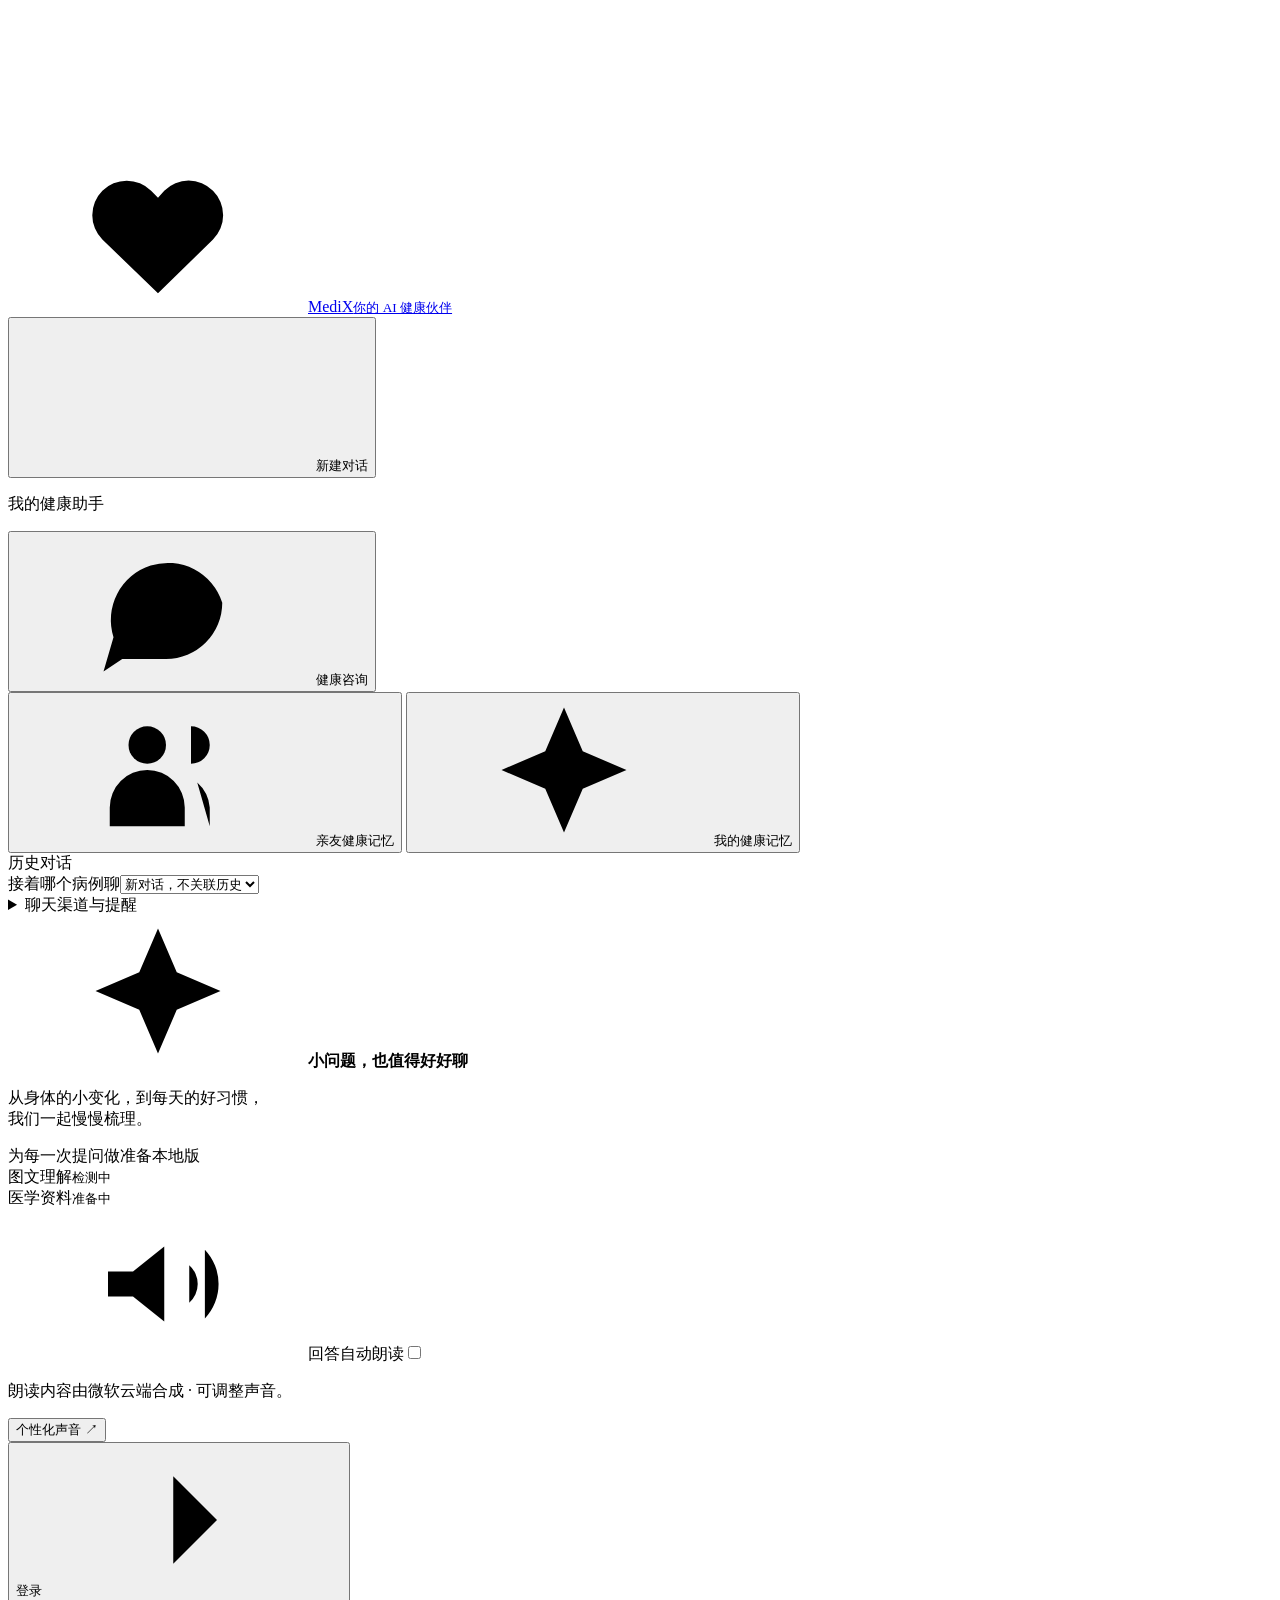
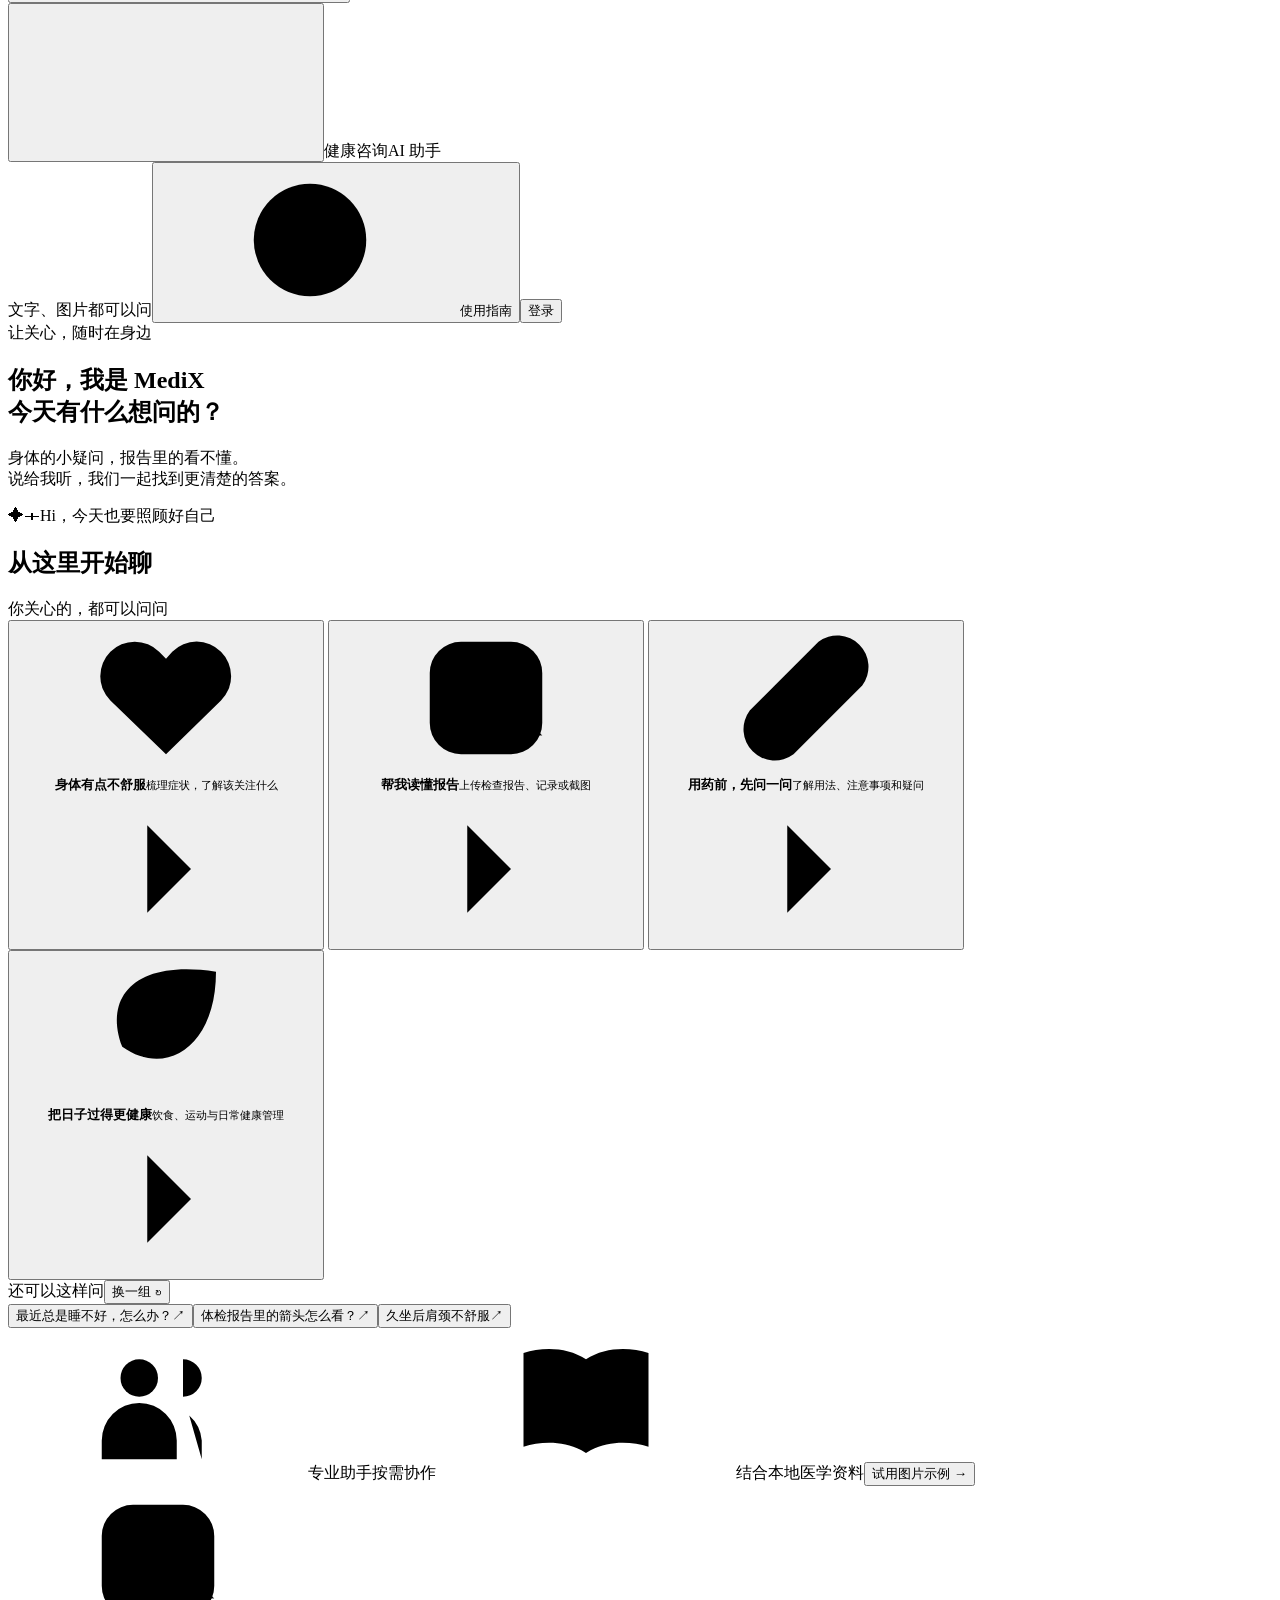
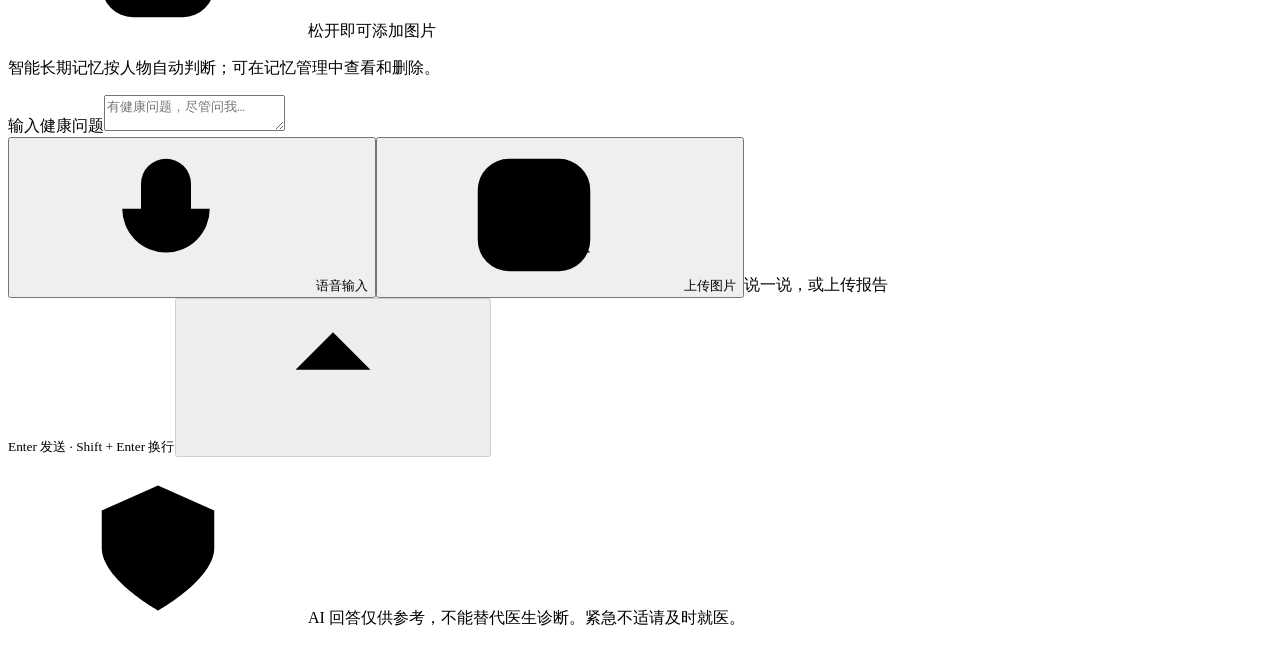
==== web/static/index.html @ 82da502c "Simplify source cards and sidebar navigation" ====
<!doctype html>
<html lang="zh-CN">
<head>
<meta charset="UTF-8"><meta name="viewport" content="width=device-width,initial-scale=1"><meta name="theme-color" content="#6374ed"><meta name="description" content="MediX 健康助手，陪你读懂报告、梳理健康问题。"><title>MediX · 你的 AI 健康伙伴</title>
<link rel="icon" href="/assets/companion.svg"><link rel="stylesheet" href="/assets/style.css?v=source-direct-1"><link rel="stylesheet" href="/assets/auth-modal.css?v=10"><script src="/assets/auth.js?v=3" defer></script><script src="/assets/source-highlights.js" defer></script><script src="/assets/family-summary.js" defer></script><script src="/assets/source-citations.js?v=2" defer></script><script src="/assets/app.js?v=source-direct-2" defer></script><script src="/assets/password-policy.js?v=5" defer></script><script src="/assets/login.js?v=11" defer></script>
<link rel="stylesheet" href="/assets/password-policy.css?v=4"><link rel="stylesheet" href="/assets/profile-menu.css?v=5"><script src="/assets/profile-menu.js?v=12" defer></script><link rel="stylesheet" href="/assets/settings.css?v=22"><script src="/assets/avatar-crop.js?v=1" defer></script><script src="/assets/settings.js?v=13" defer></script><script src="/assets/sms-login.js?v=10" defer></script><script src="/assets/password-reset.js?v=5" defer></script><script src="/assets/phone-register.js?v=5" defer></script><script src="/assets/account-delete.js?v=4" defer></script><script src="/assets/security-overview.js?v=3" defer></script><script src="/assets/phone-change.js?v=1" defer></script><script src="/assets/form-validation.js?v=3" defer></script><script src="/assets/nickname.js?v=1" defer></script><script src="/assets/avatar-picker.js?v=1" defer></script><link rel="stylesheet" href="/assets/health-profile.css"><link rel="stylesheet" href="/assets/profile-evolution.css"><link rel="stylesheet" href="/assets/conversation-picker.css"><link rel="stylesheet" href="/assets/profile-theme.css"><link rel="stylesheet" href="/assets/reply-preferences.css?v=voice1"><script src="/assets/health-profile.js" defer></script><script src="/assets/profile-evolution.js" defer></script><script src="/assets/conversation-picker.js" defer></script><script src="/assets/reply-preferences.js?v=voice1" defer></script><link rel="stylesheet" href="/assets/channels.css"></head>

<body>
<svg class="sprite" aria-hidden="true"><defs>
<symbol id="i-plus" viewBox="0 0 24 24"><path d="M12 5v14M5 12h14"/></symbol>
<symbol id="i-chat" viewBox="0 0 24 24"><path d="M21 11a9 9 0 0 1-9 9H5l-3 2 1.6-5.5A9 9 0 1 1 21 11Z"/><path d="M8 10h8M8 14h5"/></symbol>
<symbol id="i-image" viewBox="0 0 24 24"><rect x="3" y="3" width="18" height="18" rx="5"/><circle cx="8" cy="8" r="1.5"/><path d="m4 17 5-5 4 4 3-3 5 5"/></symbol>
<symbol id="i-arrow" viewBox="0 0 24 24"><path d="M12 19V5m-6 6 6-6 6 6"/></symbol>
<symbol id="i-book" viewBox="0 0 24 24"><path d="M12 5v15M12 5C9 3 5 3 2 4v15c3-1 7-1 10 1 3-2 7-2 10-1V4c-3-1-7-1-10 1Z"/></symbol>
<symbol id="i-team" viewBox="0 0 24 24"><circle cx="9" cy="8" r="3"/><path d="M3 21v-3a6 6 0 0 1 12 0v3m1-16a3 3 0 0 1 0 6m3 10v-3a6 6 0 0 0-2-4"/></symbol>
<symbol id="i-close" viewBox="0 0 24 24"><path d="m6 6 12 12M6 18 18 6"/></symbol>
<symbol id="i-check" viewBox="0 0 24 24"><path d="m5 12 4 4L19 6"/></symbol>
<symbol id="i-spark" viewBox="0 0 24 24"><path d="m12 2 3 7 7 3-7 3-3 7-3-7-7-3 7-3Z"/></symbol>
<symbol id="i-heart" viewBox="0 0 24 24"><path d="M20.8 4.6a5.5 5.5 0 0 0-7.8 0L12 5.7l-1.1-1.1a5.5 5.5 0 0 0-7.8 7.8L12 21l8.8-8.6a5.5 5.5 0 0 0 0-7.8Z"/><path d="M3 11h4l2-3 3 7 2-4h7"/></symbol>
<symbol id="i-pill" viewBox="0 0 24 24"><path d="m14 3-11 11a5 5 0 0 0 7 7L21 10a5 5 0 0 0-7-7Zm-6 7 7 7"/><path d="m15 6 3 3"/></symbol>
<symbol id="i-leaf" viewBox="0 0 24 24"><path d="M20 3C7 1 2 7 5 15c7 5 15 0 15-12ZM4 21 15 10"/></symbol>
<symbol id="i-chevron" viewBox="0 0 24 24"><path d="m9 5 7 7-7 7"/></symbol>
<symbol id="i-menu" viewBox="0 0 24 24"><path d="M4 6h16M4 12h16M4 18h16"/></symbol>
<symbol id="i-shield" viewBox="0 0 24 24"><path d="M12 2 3 6v6c0 5 9 10 9 10s9-5 9-10V6L12 2Z"/><path d="m8 12 3 3 5-6"/></symbol>
<symbol id="i-help" viewBox="0 0 24 24"><circle cx="12" cy="12" r="9"/><path d="M9 9a3 3 0 0 1 6 0c0 2-3 2-3 4m0 3h.01"/></symbol>
<symbol id="i-mic" viewBox="0 0 24 24"><rect x="8" y="3" width="8" height="12" rx="4"/><path d="M5 11a7 7 0 0 0 14 0M12 18v3M8 21h8"/></symbol>
<symbol id="i-stop" viewBox="0 0 24 24"><rect x="6" y="6" width="12" height="12" rx="3"/></symbol>
<symbol id="i-volume" viewBox="0 0 24 24"><path d="M4 10v4h4l5 4V6l-5 4H4Z"/><path d="M17 9a4 4 0 0 1 0 6M19.5 6.5a8 8 0 0 1 0 11"/></symbol>
</defs></svg>
<div class="app-shell">
<button class="sidebar-backdrop" id="sidebarBackdrop" aria-label="关闭侧栏" hidden></button>
<aside class="sidebar" id="sidebar" aria-label="工作空间">
<a class="brand" href="/" aria-label="MediX 首页"><span class="brand-mark"><svg><use href="#i-heart"/></svg></span><span>MediX<small>你的 AI 健康伙伴</small></span></a>
<div class="sidebar-scroll">
<button class="new-chat" id="newChat"><svg aria-hidden="true"><use href="#i-plus"/></svg><span>新建对话</span></button>
<p class="nav-caption">我的健康助手</p>
<nav class="primary-nav" aria-label="快捷功能">
<button class="nav-item active" id="chatNav" aria-current="page"><svg><use href="#i-chat"/></svg><span>健康咨询</span><span class="nav-indicator"></span></button>
</nav>
<button class="nav-item" id="familyMemory"><svg><use href="#i-team"/></svg><span>亲友健康记忆</span></button>
<button class="nav-item" id="memoryLibrary"><svg><use href="#i-spark"/></svg><span>我的健康记忆</span></button>
<div class="conversation-heading">历史对话</div>
<span id="chatTitle" hidden>新的健康对话</span>
<div id="conversationList" class="conversation-list" aria-label="历史会话"></div>
<label class="case-context-label" for="caseContext">接着哪个病例聊</label><select id="caseContext"><option value="">新对话，不关联历史</option></select><details class="channel-panel"><summary>聊天渠道与提醒</summary><p class="channel-limit">本机每个渠道仅供一个 MediX 账号连接，QQ需回复绑定码确认。</p><div class="conversation-heading">定时提醒<span id="reminderCount"></span></div>
<div id="reminderList" class="reminder-list" aria-live="polite"></div>
<p id="reminderEmpty" class="reminder-empty">还没有即将到来的提醒</p>
<div class="wechat-card" id="wechatCard">
<div class="channel-switch" role="tablist" aria-label="选择微信或 QQ">
<button type="button" id="pickWechat" aria-pressed="true">微信</button>
<button type="button" id="pickQq" aria-pressed="false">QQ</button>
</div>
<div class="wechat-heading"><span id="channelTitle">微信 MediX</span><small id="wechatState">未连接</small></div>
<p id="wechatHint">用微信扫码，把 MediX 加到聊天列表。手机上的对话会同步到这里，提醒也会发到微信。</p>
<img id="wechatQr" alt="用微信扫描，添加 MediX" hidden>
<form id="qqFriendForm" class="wechat-code" hidden>
<label class="sr-only" for="qqFriendId">好友 QQ 号</label>
<input id="qqFriendId" inputmode="numeric" maxlength="11" placeholder="好友 QQ 号" autocomplete="off">
<button type="submit">绑定好友</button>
</form>
<form id="wechatCodeForm" class="wechat-code" hidden>
<label class="sr-only" for="wechatCode">配对码</label>
<input id="wechatCode" inputmode="numeric" autocomplete="one-time-code" maxlength="8" placeholder="输入配对码">
<button type="submit">确认</button>
</form>
<div class="wechat-actions">
<button type="button" id="wechatLogin">扫码添加</button>
<button type="button" id="wechatLogout" hidden>断开</button>
</div>
</div>
</details><div class="care-note"><span class="care-note-icon"><svg><use href="#i-spark"/></svg></span><strong>小问题，也值得好好聊</strong><p>从身体的小变化，到每天的好习惯，<br>我们一起慢慢梳理。</p></div>
</div>
<div class="sidebar-bottom">
<div class="service-heading">为每一次提问做准备<span class="local-badge">本地版</span></div>
<div class="service-line"><span class="status-dot" id="modelDot"></span><span>图文理解</span><small id="modelState">检测中</small></div>
<div class="service-line"><span class="status-dot" id="kbDot"></span><span>医学资料</span><small id="kbState">准备中</small></div>
<div class="memory-option" hidden><label for="remember"><span><svg><use href="#i-spark"/></svg>记住我们的对话</span><input type="checkbox" id="remember" role="switch"><span class="switch-track" aria-hidden="true"></span></label><p id="memoryHelp">开启后，对话和图片解读摘要将发送至 Mem0，用于后续会话检索。</p></div>
<div class="memory-option audio-option"><label for="autoSpeak"><span><svg><use href="#i-volume"/></svg>回答自动朗读</span><input type="checkbox" id="autoSpeak" role="switch"><span class="switch-track" aria-hidden="true"></span></label><p id="voicePreferenceSummary">朗读内容由微软云端合成 · 可调整声音。</p><button type="button" id="voicePreferencesOpen" class="voice-preferences-link">个性化声音 <span aria-hidden="true">↗</span></button></div>
<div class="profile account-profile"><button id="profileTrigger" class="profile-trigger" type="button" aria-label="登录账号" aria-haspopup="dialog" aria-controls="authDialog" aria-expanded="false"><img class="profile-avatar" src="/assets/default-avatar.svg" alt=""><span id="profileName">登录</span><svg class="profile-more" aria-hidden="true"><use href="#i-chevron"/></svg></button></div>
</div>
</aside>
<main>
<header class="topbar"><div class="topbar-left"><button class="icon-button mobile-menu" id="menuButton" aria-label="打开侧栏" aria-expanded="false" aria-controls="sidebar"><svg><use href="#i-menu"/></svg></button><span class="workspace-title">健康咨询</span><span class="version">AI 助手</span></div><div class="topbar-right"><span class="top-status"><span></span>文字、图片都可以问</span><button class="guide-button topbar-action" data-action="guide" aria-label="使用指南"><svg><use href="#i-help"/></svg><span>使用指南</span></button><button id="topLoginButton" class="top-login topbar-action" type="button">登录</button></div></header>
<div class="conversation" id="conversation">
<section class="welcome" id="welcome">
<div class="hero"><div class="hero-copy"><div class="eyebrow"><span></span>让关心，随时在身边</div><h1>你好，我是 <span>MediX</span><br>今天有什么想问的？</h1><p class="welcome-description">身体的小疑问，报告里的看不懂。<br>说给我听，我们一起找到更清楚的答案。</p></div><div class="hero-art" aria-hidden="true"><span class="art-orbit orbit-one"></span><span class="art-orbit orbit-two"></span><span class="art-spark spark-one">✦</span><span class="art-spark spark-two">＋</span><img src="/assets/companion.svg" alt="" class="companion"><span class="hello-bubble">Hi，今天也要照顾好自己</span></div></div>
<div class="section-heading"><h2>从这里开始聊</h2><span>你关心的，都可以问问</span></div>
<div class="suggestions">
<button class="suggestion card-consult" data-prompt="symptom"><span class="example-icon blue"><svg><use href="#i-heart"/></svg></span><div><strong>身体有点不舒服</strong><small>梳理症状，了解该关注什么</small></div><svg class="card-arrow"><use href="#i-chevron"/></svg></button>
<button class="suggestion card-report" data-action="upload"><span class="example-icon lilac"><svg><use href="#i-image"/></svg></span><div><strong>帮我读懂报告</strong><small>上传检查报告、记录或截图</small></div><svg class="card-arrow"><use href="#i-chevron"/></svg></button>
<button class="suggestion card-medicine" data-prompt="medicine"><span class="example-icon peach"><svg><use href="#i-pill"/></svg></span><div><strong>用药前，先问一问</strong><small>了解用法、注意事项和疑问</small></div><svg class="card-arrow"><use href="#i-chevron"/></svg></button>
<button class="suggestion card-life" data-example="knowledge"><span class="example-icon mint"><svg><use href="#i-leaf"/></svg></span><div><strong>把日子过得更健康</strong><small>饮食、运动与日常健康管理</small></div><svg class="card-arrow"><use href="#i-chevron"/></svg></button>
</div>
<div class="try-heading"><span>还可以这样问</span><button id="refreshPrompts" type="button" aria-label="换一组推荐问题">换一组 <span aria-hidden="true">↻</span></button></div>
<div class="question-chips" id="questionChips"><button data-question="最近总是睡不好，应该先观察和记录哪些情况？">最近总是睡不好，怎么办？<span>↗</span></button><button data-question="体检报告中的箭头代表什么？读报告时需要关注哪些信息？">体检报告里的箭头怎么看？<span>↗</span></button><button data-question="久坐后肩颈不舒服，日常可以怎样调整习惯？">久坐后肩颈不舒服<span>↗</span></button></div>
<div class="trust-strip"><span><svg><use href="#i-team"/></svg>专业助手按需协作</span><i></i><span><svg><use href="#i-book"/></svg>结合本地医学资料</span><i></i><button data-example="report">试用图片示例 <span>→</span></button></div>
</section>
<div class="messages" id="messages" aria-live="polite"></div>
</div>
<div class="composer-region"><div class="drop-hint" id="dropHint"><svg><use href="#i-image"/></svg>松开即可添加图片</div>
<p id="composerMemoryHint" class="automatic-memory-label">智能长期记忆按人物自动判断；可在记忆管理中查看和删除。</p><form class="composer" id="chatForm"><div class="attachments" id="attachments"></div>
<div class="voice-panel" id="voicePanel" hidden>
  <div class="voice-panel-head"><span class="voice-orb"><svg><use href="#i-mic"/></svg></span><div><strong id="voiceTitle">正在听你说</strong><small id="voiceStatus" aria-live="polite">说完后点击结束录音</small></div><button type="button" class="icon-button" id="cancelVoice" aria-label="取消语音输入"><svg><use href="#i-close"/></svg></button></div>
  <div class="voice-wave" id="voiceWave" aria-hidden="true"><i></i><i></i><i></i><i></i><i></i><i></i><i></i><i></i><i></i><i></i><i></i></div>
  <div class="voice-record-actions" id="voiceRecordActions"><span class="voice-live-dot"></span><span id="voiceElapsed">00:00</span><button type="button" class="voice-stop" id="stopVoice"><svg><use href="#i-stop"/></svg>结束录音</button></div>
</div>
<label class="sr-only" for="message">输入健康问题</label><textarea id="message" placeholder="有健康问题，尽管问我…" rows="2" maxlength="8000"></textarea>
<div class="composer-bottom"><div class="compose-left"><button type="button" class="voice-btn" id="voiceButton" aria-label="语音输入" title="语音输入，识别后可编辑"><svg><use href="#i-mic"/></svg><span>语音输入</span></button><button type="button" class="attach-btn" id="attachButton" aria-label="上传图片" title="上传 PNG、JPG、WebP 图片"><svg><use href="#i-image"/></svg><span>上传图片</span></button><span id="attachHint">说一说，或上传报告</span></div><div class="compose-right"><small>Enter 发送 · Shift + Enter 换行</small><button type="button" id="stopGeneration" class="stop-generation" hidden>停止生成</button><button type="submit" id="sendButton" class="send-button" aria-label="发送问题" disabled><svg><use href="#i-arrow"/></svg></button></div></div>
<input id="fileInput" type="file" accept="image/png,image/jpeg,image/webp" multiple hidden></form>
<p class="disclaimer"><svg><use href="#i-shield"/></svg>AI 回答仅供参考，不能替代医生诊断。紧急不适请及时就医。</p>
</div>
</main></div>
<dialog id="infoDialog" class="info-dialog" aria-labelledby="dialogTitle"><div class="dialog-heading"><span class="dialog-badge"><svg><use href="#i-book"/></svg></span><button id="closeDialog" class="icon-button" aria-label="关闭说明"><svg><use href="#i-close"/></svg></button></div><h2 id="dialogTitle"></h2><div id="dialogContent" class="dialog-content"></div><button id="dialogDone" class="dialog-done">知道了</button></dialog>
<dialog id="sourceDialog" class="info-dialog source-dialog" aria-labelledby="sourceTitle"><div class="dialog-heading"><span class="dialog-badge"><svg><use href="#i-book"/></svg></span><button id="closeSource" class="icon-button" aria-label="关闭原始资料"><svg><use href="#i-close"/></svg></button></div><h2 id="sourceTitle"></h2><div id="sourceContent" class="dialog-content"></div><button id="sourceDone" class="dialog-done">返回</button></dialog>
<dialog id="memoryEditDialog" class="info-dialog memory-edit-dialog" aria-labelledby="memoryEditTitle"><form id="memoryEditForm"><div class="dialog-heading"><span class="dialog-badge"><svg><use href="#i-spark"/></svg></span><button type="button" id="closeMemoryEdit" class="icon-button" aria-label="关闭记忆编辑"><svg><use href="#i-close"/></svg></button></div><h2 id="memoryEditTitle">编辑健康记忆</h2><p id="memoryEditHelp"></p><label class="memory-edit-label" for="memoryEditContent">记忆内容</label><textarea id="memoryEditContent" required maxlength="8000" rows="6"></textarea><label class="memory-edit-label" for="memoryEditObservations">图片读取文字（如有）</label><textarea id="memoryEditObservations" maxlength="16000" rows="3"></textarea><p id="memoryEditError" role="alert"></p><div class="memory-edit-actions"><button type="button" id="cancelMemoryEdit">取消</button><button type="submit" id="saveMemoryEdit">保存并覆盖原记忆</button></div></form></dialog>
<div id="toast" role="alert" class="toast"></div>
<div id="profileMenu" class="profile-menu" hidden role="menu" aria-label="账号菜单">
  <div class="profile-menu-header"><img src="/assets/default-avatar.svg" alt=""><div><strong id="profileMenuName"></strong></div></div>
  <button type="button" class="profile-menu-item profile-usage" id="careWallet" role="menuitem" aria-haspopup="dialog" aria-controls="walletDialog" title="查看Token用量与关怀点记录" hidden><svg aria-hidden="true" viewBox="0 0 24 24"><path d="M4 17a9 9 0 1 1 16 0M12 13l4-5"/><circle cx="12" cy="14" r="2"/></svg><span>使用情况</span><strong id="careBalance">—</strong></button>
  <button id="profileSettings" class="profile-menu-item" type="button" role="menuitem"><svg aria-hidden="true" viewBox="0 0 24 24"><circle cx="12" cy="8" r="3.5"/><path d="M5 21v-2a7 7 0 0 1 14 0v2"/></svg>账号设置</button>
  <div class="profile-menu-divider" role="separator"></div>
  <button id="logoutButton" class="profile-menu-item profile-logout" type="button" role="menuitem"><svg aria-hidden="true" viewBox="0 0 24 24"><path d="M10 4H5a2 2 0 0 0-2 2v12a2 2 0 0 0 2 2h5M14 8l4 4-4 4M8 12h12"/></svg><span>退出登录</span></button>
</div>
<dialog id="authDialog" class="auth-dialog" aria-labelledby="formTitle" aria-describedby="formIntro">
  <button id="closeAuth" class="auth-close" type="button" aria-label="关闭登录"><svg><use href="#i-close"/></svg></button>
  <h2 id="formTitle">登录 MediX</h2>
  <p id="formIntro" class="auth-intro">登录后，开始你的健康对话。</p>
  <div class="login-method-tabs" role="tablist" aria-label="登录方式"><button id="passwordMethodTab" type="button" role="tab" aria-selected="true">密码登录</button><button id="smsMethodTab" type="button" role="tab" aria-selected="false">验证码登录</button></div>
  <div class="auth-tabs" role="tablist" aria-label="登录方式" hidden>
    <button id="loginTab" type="button" role="tab" aria-selected="true" aria-controls="authForm">账号登录</button>
    <button id="registerTab" type="button" role="tab" aria-selected="false" aria-controls="authForm" disabled hidden>注册账号</button>
  </div>
  <form id="authForm">
    <label for="username">手机号</label>
    <input id="username" name="phone_number" type="tel" autocomplete="tel-national" inputmode="tel" pattern="1[3-9][0-9]{9}" minlength="11" maxlength="11" placeholder="请输入手机号" required>
    <div class="auth-password-heading"><label for="password">密码</label><span id="forgotPasswordSlot"></span></div>
    <div class="auth-password"><input id="password" name="password" type="password" autocomplete="current-password" placeholder="请输入密码" required spellcheck="false" autocapitalize="none" autocorrect="off"><button id="togglePassword" type="button" aria-label="显示密码" aria-pressed="false" title="显示密码"><svg class="eye-open" viewBox="0 0 24 24" aria-hidden="true"><path d="M2 12s3.6-7 10-7 10 7 10 7-3.6 7-10 7S2 12 2 12Z"/><circle cx="12" cy="12" r="3"/></svg><svg class="eye-closed" viewBox="0 0 24 24" aria-hidden="true"><path d="m3 3 18 18M10.6 5.1A12 12 0 0 1 12 5c6.4 0 10 7 10 7a18 18 0 0 1-3 3.8M6.2 6.2A20 20 0 0 0 2 12s3.6 7 10 7a12 12 0 0 0 5.8-1.6M10 10a3 3 0 0 0 4 4"/></svg></button></div>
    <div id="confirmField" hidden><label for="confirmPassword">确认密码</label><input id="confirmPassword" type="password" autocomplete="new-password" minlength="8" placeholder="请再次输入密码" spellcheck="false" autocapitalize="none" autocorrect="off"></div>
    <p id="feedback" class="auth-feedback" role="status" aria-live="polite"></p>
    <button id="submitButton" class="auth-submit" type="submit">登录</button>
  </form>
  <form id="smsLoginForm" hidden>
    <label for="smsLoginPhone">手机号</label><input id="smsLoginPhone" type="tel" inputmode="tel" autocomplete="tel-national" placeholder="请输入中国大陆手机号" pattern="1[3-9][0-9]{9}" maxlength="11" required>
    <label for="smsLoginCode">验证码</label><div class="sms-code-row"><input id="smsLoginCode" inputmode="numeric" autocomplete="one-time-code" placeholder="6 位短信验证码" pattern="[0-9]{6}" maxlength="6" required><button id="smsLoginSend" type="button">获取验证码</button></div>
    <p id="smsLoginFeedback" class="auth-feedback" role="status"></p><button id="smsLoginSubmit" class="auth-submit" type="submit">登录</button>
    <p class="sms-help">还没有账号？请先注册。</p>
  </form><button id="smsLoginSwitch" type="button" hidden>验证码登录</button><div class="auth-footer-links"><span>还没有账号？</span><span id="registerLinkSlot"></span></div>
</dialog>
<dialog id="settingsDialog" class="settings-dialog" aria-labelledby="settingsTitle">
<header class="settings-header"><h2 id="settingsTitle">设置</h2><button id="settingsClose" type="button" aria-label="关闭设置"><svg><use href="#i-close"/></svg></button></header>
<div class="settings-layout"><nav class="settings-nav" role="tablist" aria-label="设置分类">
<button id="settingsAccountTab" type="button" role="tab" aria-selected="true" aria-controls="settingsAccount" data-settings-tab="settingsAccount">账号信息</button>
<button id="settingsSecurityTab" type="button" role="tab" aria-selected="false" aria-controls="settingsSecurity" data-settings-tab="settingsSecurity">账号安全</button>
<button id="settingsAdminTab" type="button" role="tab" aria-selected="false" aria-controls="settings-adminPanel" data-settings-tab="settings-adminPanel" hidden>用户管理</button></nav>
<div class="settings-body">
<section id="settingsAccount" role="tabpanel" aria-labelledby="settingsAccountTab"><h3>账号信息</h3><div class="settings-identity"><button id="settingsAvatarButton" class="settings-avatar-button" type="button" aria-label="修改头像" title="修改头像"><img id="settingsAvatar" src="/assets/default-avatar.svg" alt="头像"><span>修改</span></button><div><strong id="settings-displayName"></strong></div></div><input id="settingsAvatarFile" type="file" accept="image/png,image/jpeg,image/webp" hidden><div class="settings-avatar-help"><span>点击头像选择机器人，或上传 JPG、PNG、WebP 图片（最大 2 MB）</span><button id="settingsAvatarReset" type="button" hidden>恢复默认头像</button></div><div class="settings-row"><span>手机号</span><span id="settingsPhoneMasked">未绑定</span><button id="settingsPhoneOpen" type="button" class="settings-phone-link">绑定手机号</button></div>
<form id="settingsPhoneForm" hidden><p class="sms-help">绑定后可用验证码登录当前账号，原有资料和记忆保留。</p><label for="settingsPhoneNumber">手机号</label><input id="settingsPhoneNumber" type="tel" autocomplete="tel-national" pattern="1[3-9][0-9]{9}" maxlength="11" required><label for="settingsPhoneCode">验证码</label><div class="sms-code-row"><input id="settingsPhoneCode" autocomplete="one-time-code" inputmode="numeric" pattern="[0-9]{6}" maxlength="6" required><button id="settingsPhoneSend" type="button">获取验证码</button></div><button id="settingsPhoneSubmit" class="settings-primary" type="submit">确认绑定</button><button id="settingsPhoneCancel" class="settings-secondary" type="button">取消</button><p id="settingsPhoneFeedback" class="settings-feedback" role="status"></p></form><div class="settings-row"><span>账号类型</span><span id="settings-role"></span></div></section>
<section id="settingsSecurity" role="tabpanel" aria-labelledby="settingsSecurityTab" hidden><h3>修改密码</h3><form id="settings-passwordForm"><input id="settings-passwordUsername" name="username" autocomplete="username" hidden><label for="settings-oldPassword">当前密码</label><input id="settings-oldPassword" type="password" autocomplete="off" required><label for="settings-newPassword">新密码</label><input id="settings-newPassword" type="password" autocomplete="new-password" minlength="8" required><label for="settings-confirmPassword">确认新密码</label><input id="settings-confirmPassword" type="password" autocomplete="new-password" minlength="8" required><button class="settings-primary" type="submit">保存新密码</button></form></section>
<section id="settings-adminPanel" role="tabpanel" aria-labelledby="settingsAdminTab" hidden><h3>用户管理</h3><div style="overflow:auto"><table><thead><tr><th>用户名</th><th>名称</th><th>角色</th><th>状态</th><th>操作</th></tr></thead><tbody id="settings-users"></tbody></table></div><div class="settings-pagination"><button id="settings-previous" class="settings-secondary" type="button">上一页</button><span id="settings-pageInfo"></span><button id="settings-next" class="settings-secondary" type="button">下一页</button></div></section>
<p id="settings-feedback" class="settings-feedback" role="status" aria-live="polite"></p>
</div></div></dialog>
<dialog id="avatarCropDialog" class="avatar-crop-dialog" aria-labelledby="avatarCropTitle">
<header class="settings-header"><h2 id="avatarCropTitle">调整头像</h2><button id="avatarCropClose" type="button" aria-label="关闭头像裁剪"><svg><use href="#i-close"/></svg></button></header>
<div class="avatar-crop-content"><p id="avatarCropHelp">拖动图片调整位置，缩放后保存圆形区域。</p><div class="avatar-crop-frame"><canvas id="avatarCropCanvas" width="512" height="512" tabindex="0" aria-label="头像裁剪区域，可拖动或使用方向键调整位置" aria-describedby="avatarCropHelp"></canvas><div class="avatar-crop-mask"></div></div><div class="avatar-crop-controls"><label for="avatarCropZoom">缩放</label><input id="avatarCropZoom" type="range" min="1" max="3" step="0.01" value="1"><button id="avatarCropReset" type="button">重置</button></div><div class="avatar-crop-actions"><button id="avatarCropCancel" class="settings-secondary" type="button">取消</button><button id="avatarCropSave" class="settings-primary" type="button">保存头像</button></div></div></dialog>
<dialog id="conversationDialog" class="conversation-dialog"><form id="conversationEditForm"><button type="button" class="dialog-close" id="conversationDialogClose" aria-label="关闭">×</button><h2 id="conversationDialogTitle"></h2><p id="conversationDialogHint"></p><input id="conversationName" maxlength="80" aria-label="会话名称"><p id="conversationEditError" role="alert"></p><div class="conversation-dialog-actions"><button type="button" id="conversationDialogCancel">取消</button><button type="submit" id="conversationDialogSave">保存</button></div></form></dialog>
<dialog id="walletDialog" class="conversation-dialog wallet-dialog" aria-labelledby="walletTitle">
<div class="wallet-top"><header class="wallet-header"><button type="button" class="dialog-close" id="walletClose" aria-label="关闭关怀点记录">×</button><span class="wallet-eyebrow">MEDIX · 每一次关心，都有回应</span><h2 id="walletTitle">使用情况</h2><p id="accountTokenUsage">正在读取 Token 用量…</p></header>
<section class="wallet-overview" aria-label="关怀点余额"><div><span class="wallet-balance-label">可用关怀点</span><div id="walletAmount" class="wallet-amount"></div><p id="walletHeld" hidden></p></div><div class="wallet-overview-action"><span class="wallet-orbit" aria-hidden="true">✦</span><button type="button" id="walletRechargeOpen">补充关怀点 <span aria-hidden="true">↗</span></button></div></section>
<div class="wallet-tabs" role="tablist" aria-label="关怀点管理"><button type="button" id="walletUsageTab" role="tab" aria-selected="true" aria-controls="walletUsagePanel" data-wallet-tab="usage">消耗记录</button><button type="button" id="walletRechargeTab" role="tab" aria-selected="false" aria-controls="walletRechargePanel" data-wallet-tab="recharge">补充关怀点</button><button type="button" id="walletOrdersTab" role="tab" aria-selected="false" aria-controls="walletOrdersPanel" data-wallet-tab="orders">充值订单</button></div>
</div><div id="walletContent" class="wallet-content"><section id="walletUsagePanel" class="wallet-history-section" role="tabpanel" aria-labelledby="walletUsageTab"><div class="wallet-panel-heading"><h3 id="walletHistoryTitle">消耗记录</h3><p>按每轮对话查看关怀点消耗与助手调用。</p></div><div id="walletHistory" class="wallet-history" aria-live="polite"></div><button type="button" id="walletMore" class="wallet-more" hidden>查看更多记录</button></section>
<section id="walletRechargePanel" class="wallet-recharge-panel" role="tabpanel" aria-labelledby="walletRechargeTab" hidden>
<div class="wallet-panel-heading"><h3>补充关怀点</h3><p>网页、QQ、微信共用一个余额，按实际模型用量消耗。</p></div>
<div id="rechargePlans" class="recharge-plans" role="group" aria-label="选择充值档位"></div>
<div class="recharge-checkout"><div><small>所选金额</small><strong id="rechargeTotal">—</strong></div><button type="button" id="rechargeCreate" disabled>创建充值订单</button></div>
<p class="recharge-unavailable"><span aria-hidden="true">◷</span> 在线支付暂未开放，创建订单不会扣款或增加余额。</p><p id="rechargeFeedback" class="recharge-feedback" role="status"></p>
</section>
<section id="walletOrdersPanel" role="tabpanel" aria-labelledby="walletOrdersTab" hidden><div class="wallet-panel-heading"><h3>充值订单</h3><p>目前暂不支持付款，订单可查看或取消。</p></div><div id="walletOrders" class="wallet-orders" aria-live="polite"></div><button type="button" id="walletOrdersMore" class="wallet-more" hidden>查看更多订单</button></section>
<details class="wallet-notes"><summary>关怀点如何使用</summary><p id="walletRules"></p><p>按已知模型用量结算；中断后未取得完整用量的额度暂留待核对。模型请求包括人物判断、任务路由等流程处理；助手调用仅统计实际参与回答的助手。网页、QQ、微信共用关怀点；同步回答、固定提示和定时消息投递不会重复扣点。删除对话后保留扣点记录，清理其问答与用量明细。</p><a href="https://api-docs.deepseek.com/zh-cn/quick_start/pricing/" target="_blank" rel="noopener noreferrer">了解模型费率 ↗</a></details></div>
</dialog>
</body></html>
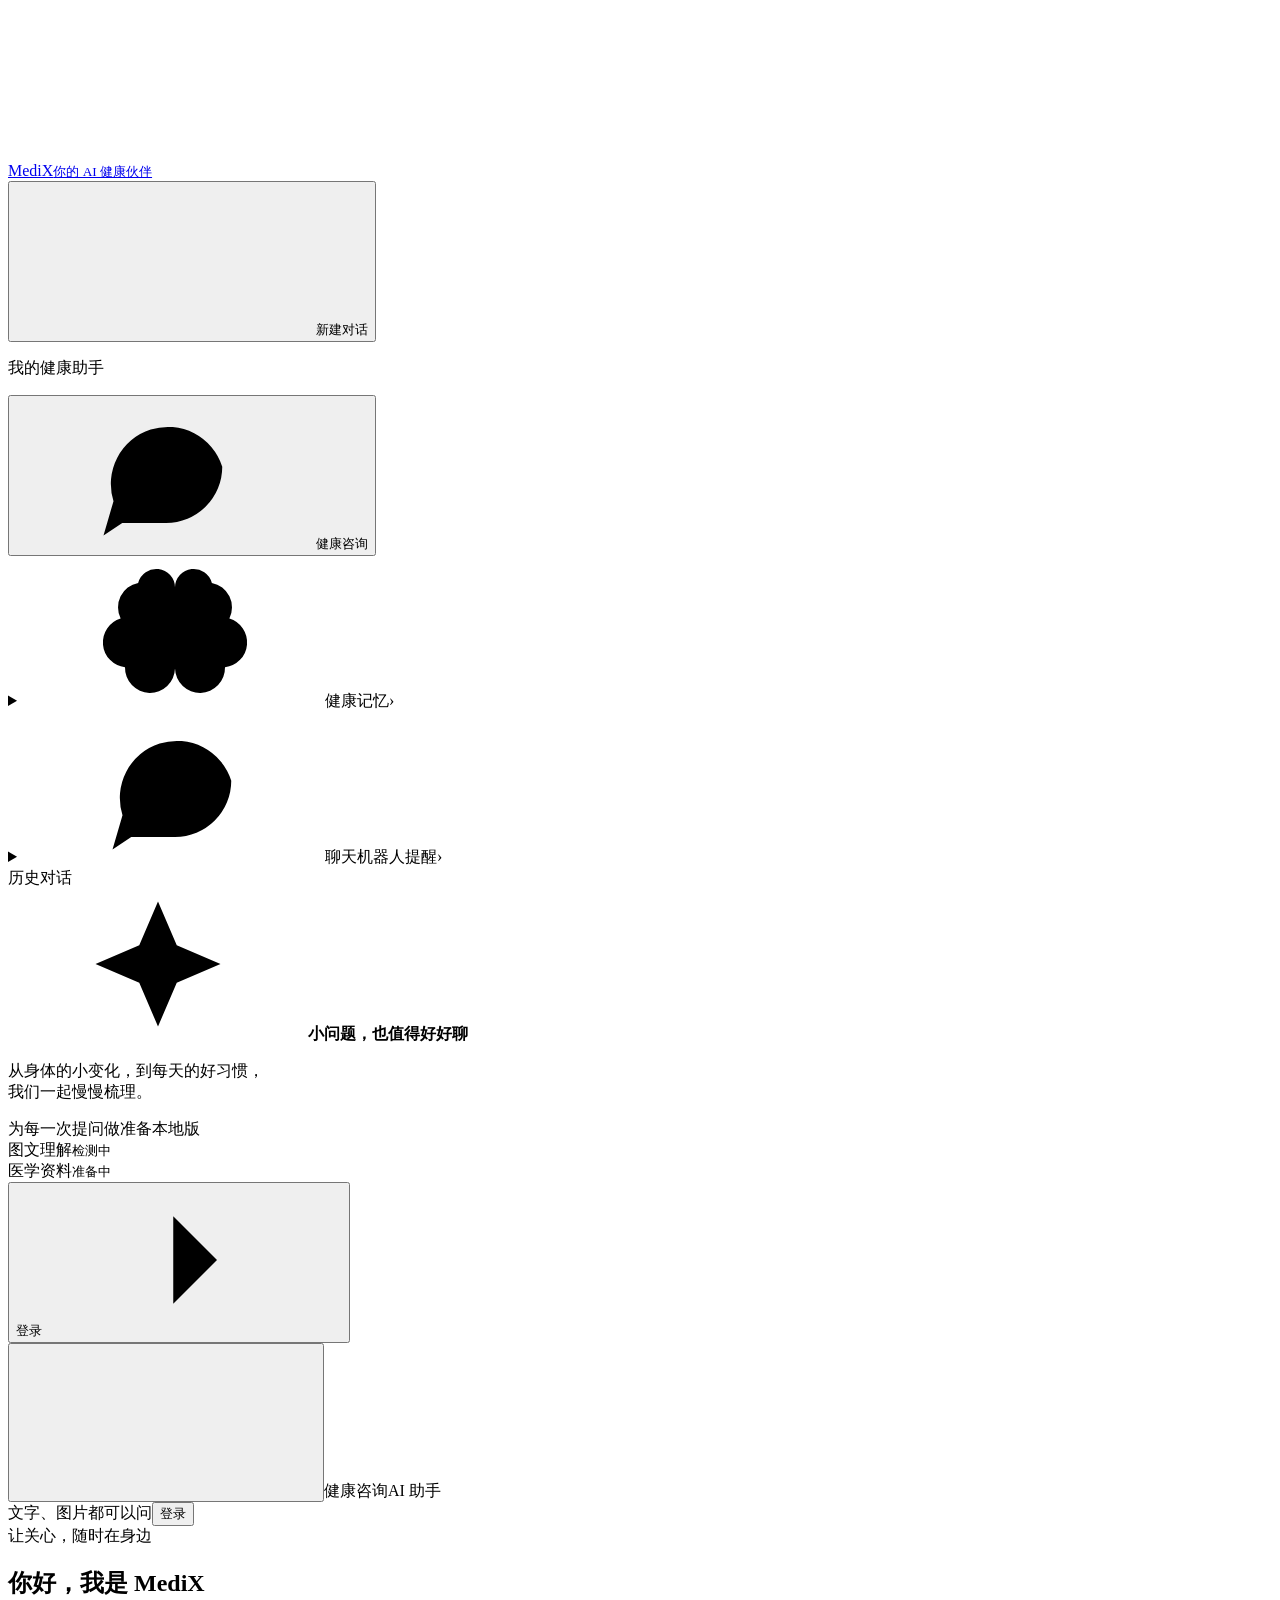
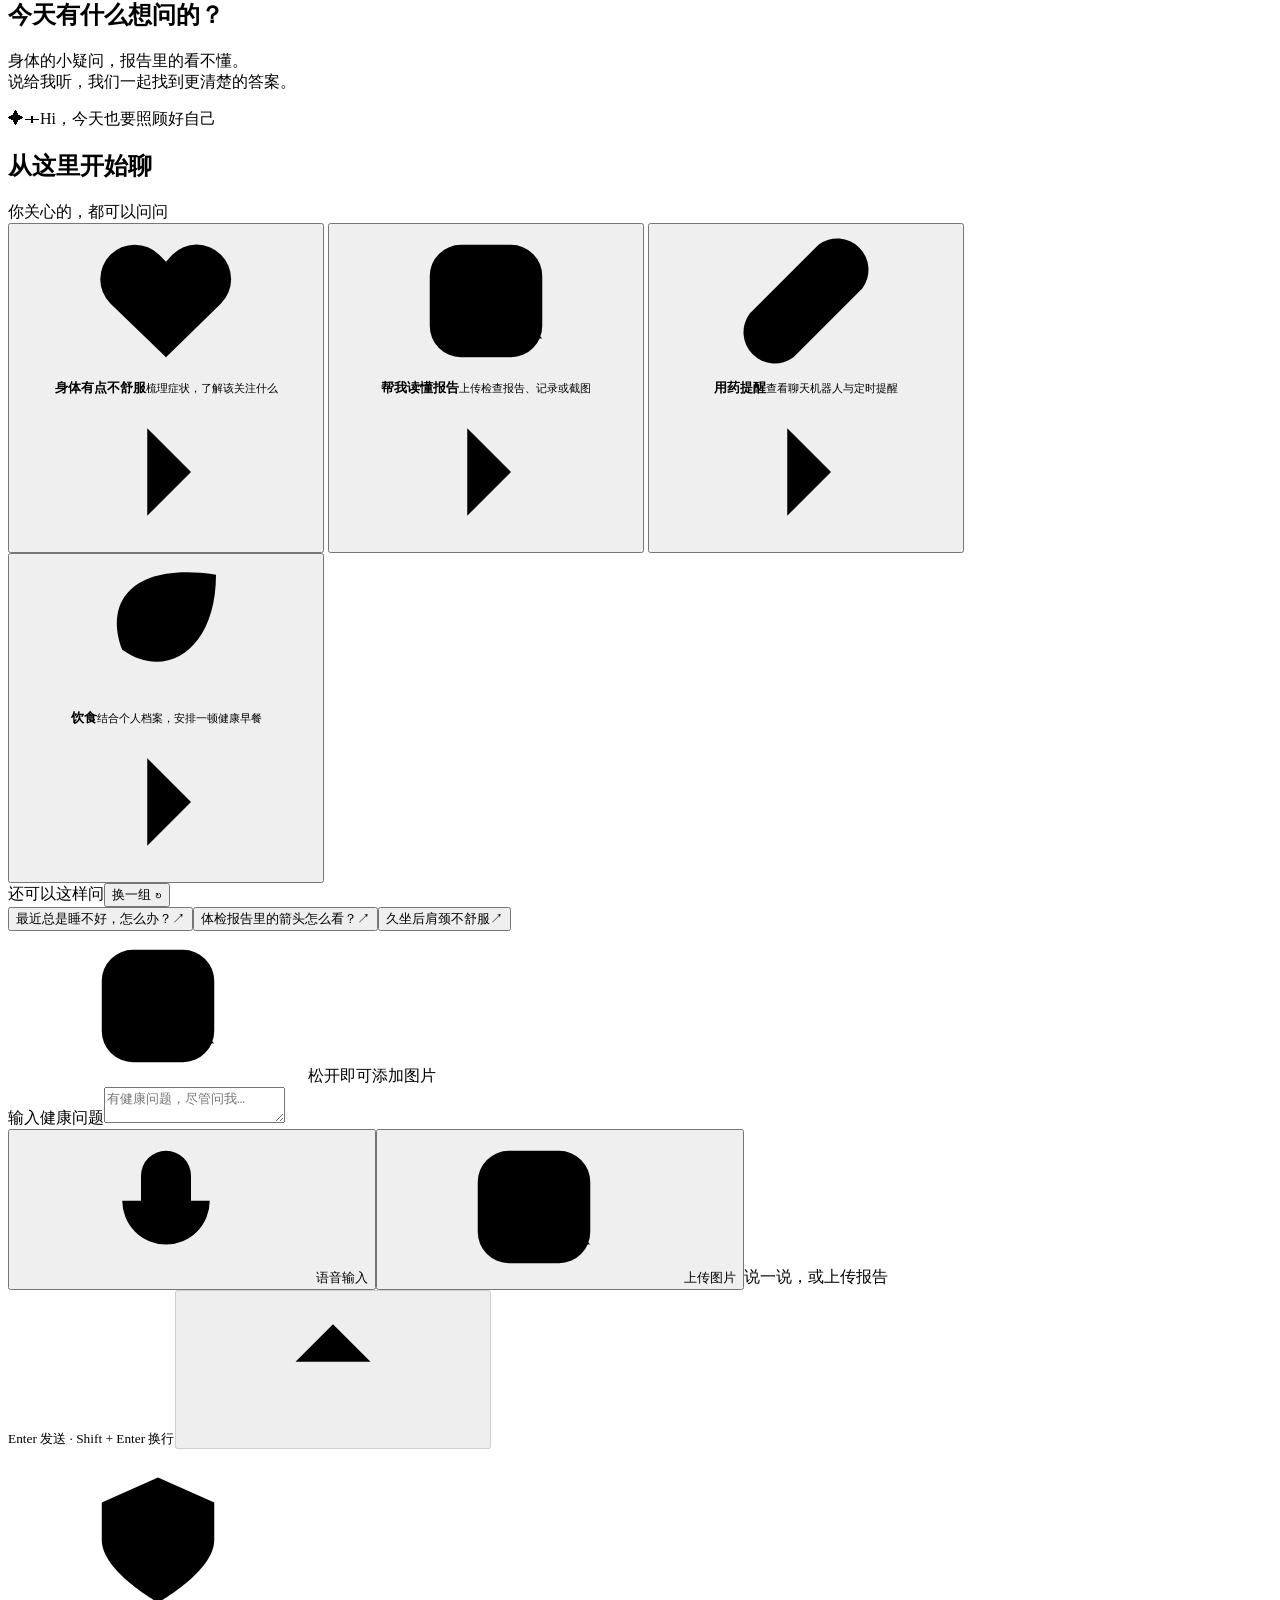
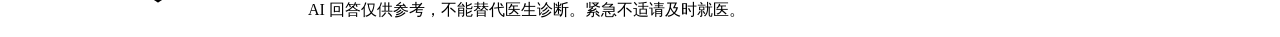
==== commit 176af5c1: "Merge QQ integration and update health memory, report history and interface" ====
--- a/web/static/index.html
+++ b/web/static/index.html
@@ -2,8 +2,8 @@
 <html lang="zh-CN">
 <head>
 <meta charset="UTF-8"><meta name="viewport" content="width=device-width,initial-scale=1"><meta name="theme-color" content="#6374ed"><meta name="description" content="MediX 健康助手，陪你读懂报告、梳理健康问题。"><title>MediX · 你的 AI 健康伙伴</title>
-<link rel="icon" href="/assets/companion.svg"><link rel="stylesheet" href="/assets/style.css?v=source-direct-1"><link rel="stylesheet" href="/assets/auth-modal.css?v=10"><script src="/assets/auth.js?v=3" defer></script><script src="/assets/source-highlights.js" defer></script><script src="/assets/family-summary.js" defer></script><script src="/assets/source-citations.js?v=2" defer></script><script src="/assets/app.js?v=source-direct-2" defer></script><script src="/assets/password-policy.js?v=5" defer></script><script src="/assets/login.js?v=11" defer></script>
-<link rel="stylesheet" href="/assets/password-policy.css?v=4"><link rel="stylesheet" href="/assets/profile-menu.css?v=5"><script src="/assets/profile-menu.js?v=12" defer></script><link rel="stylesheet" href="/assets/settings.css?v=22"><script src="/assets/avatar-crop.js?v=1" defer></script><script src="/assets/settings.js?v=13" defer></script><script src="/assets/sms-login.js?v=10" defer></script><script src="/assets/password-reset.js?v=5" defer></script><script src="/assets/phone-register.js?v=5" defer></script><script src="/assets/account-delete.js?v=4" defer></script><script src="/assets/security-overview.js?v=3" defer></script><script src="/assets/phone-change.js?v=1" defer></script><script src="/assets/form-validation.js?v=3" defer></script><script src="/assets/nickname.js?v=1" defer></script><script src="/assets/avatar-picker.js?v=1" defer></script><link rel="stylesheet" href="/assets/health-profile.css"><link rel="stylesheet" href="/assets/profile-evolution.css"><link rel="stylesheet" href="/assets/conversation-picker.css"><link rel="stylesheet" href="/assets/profile-theme.css"><link rel="stylesheet" href="/assets/reply-preferences.css?v=voice1"><script src="/assets/health-profile.js" defer></script><script src="/assets/profile-evolution.js" defer></script><script src="/assets/conversation-picker.js" defer></script><script src="/assets/reply-preferences.js?v=voice1" defer></script><link rel="stylesheet" href="/assets/channels.css"></head>
+<link rel="icon" href="/assets/medix-mascot-cutout.png"><link rel="stylesheet" href="/assets/style.css?v=source-direct-1"><link rel="stylesheet" href="/assets/auth-modal.css?v=10"><script src="/assets/auth.js?v=3" defer></script><script src="/assets/source-highlights.js" defer></script><script src="/assets/family-summary.js" defer></script><script src="/assets/source-citations.js?v=2" defer></script><script src="/assets/app.js?v=registration-baseline-1" defer></script><script src="/assets/password-policy.js?v=5" defer></script><script src="/assets/login.js?v=11" defer></script>
+<link rel="stylesheet" href="/assets/password-policy.css?v=4"><link rel="stylesheet" href="/assets/profile-menu.css?v=5"><script src="/assets/profile-menu.js?v=13" defer></script><link rel="stylesheet" href="/assets/settings.css?v=22"><script src="/assets/avatar-crop.js?v=1" defer></script><script src="/assets/settings.js?v=13" defer></script><script src="/assets/sms-login.js?v=10" defer></script><script src="/assets/password-reset.js?v=5" defer></script><script src="/assets/phone-register.js?v=6" defer></script><script src="/assets/account-delete.js?v=4" defer></script><script src="/assets/security-overview.js?v=3" defer></script><script src="/assets/phone-change.js?v=1" defer></script><script src="/assets/form-validation.js?v=3" defer></script><script src="/assets/nickname.js?v=1" defer></script><script src="/assets/avatar-picker.js?v=1" defer></script><link rel="stylesheet" href="/assets/health-profile.css"><link rel="stylesheet" href="/assets/profile-evolution.css"><link rel="stylesheet" href="/assets/conversation-picker.css"><link rel="stylesheet" href="/assets/profile-theme.css?v=baseline1"><link rel="stylesheet" href="/assets/reply-preferences.css?v=voice1"><script src="/assets/registration-profile.js?v=7" defer></script><script src="/assets/reply-preferences.js?v=save-enable-1" defer></script><link rel="stylesheet" href="/assets/channels.css"></head>
 
 <body>
 <svg class="sprite" aria-hidden="true"><defs>
@@ -15,6 +15,7 @@
 <symbol id="i-team" viewBox="0 0 24 24"><circle cx="9" cy="8" r="3"/><path d="M3 21v-3a6 6 0 0 1 12 0v3m1-16a3 3 0 0 1 0 6m3 10v-3a6 6 0 0 0-2-4"/></symbol>
 <symbol id="i-close" viewBox="0 0 24 24"><path d="m6 6 12 12M6 18 18 6"/></symbol>
 <symbol id="i-check" viewBox="0 0 24 24"><path d="m5 12 4 4L19 6"/></symbol>
+<symbol id="i-brain" viewBox="0 0 24 24"><path d="M12 18V5a3 3 0 0 0-5.9-.7A4 4 0 0 0 3.3 10a4 4 0 0 0 .7 7.8A4 4 0 0 0 12 18Zm0 0V5a3 3 0 0 1 5.9-.7 4 4 0 0 1 2.8 5.7 4 4 0 0 1-.7 7.8A4 4 0 0 1 12 18Z"/><path d="M6.1 4.3A3 3 0 0 0 7 7m10-0a3 3 0 0 0 .9-2.7M3.3 10A3 3 0 0 1 6 11m12 0a3 3 0 0 1 2.7-1M4 17.8A3 3 0 0 0 7 16m10 0a3 3 0 0 0 3 1.8M9 11a3 3 0 0 0 3-3 3 3 0 0 0 3 3"/></symbol>
 <symbol id="i-spark" viewBox="0 0 24 24"><path d="m12 2 3 7 7 3-7 3-3 7-3-7-7-3 7-3Z"/></symbol>
 <symbol id="i-heart" viewBox="0 0 24 24"><path d="M20.8 4.6a5.5 5.5 0 0 0-7.8 0L12 5.7l-1.1-1.1a5.5 5.5 0 0 0-7.8 7.8L12 21l8.8-8.6a5.5 5.5 0 0 0 0-7.8Z"/><path d="M3 11h4l2-3 3 7 2-4h7"/></symbol>
 <symbol id="i-pill" viewBox="0 0 24 24"><path d="m14 3-11 11a5 5 0 0 0 7 7L21 10a5 5 0 0 0-7-7Zm-6 7 7 7"/><path d="m15 6 3 3"/></symbol>
@@ -30,19 +31,25 @@
 <div class="app-shell">
 <button class="sidebar-backdrop" id="sidebarBackdrop" aria-label="关闭侧栏" hidden></button>
 <aside class="sidebar" id="sidebar" aria-label="工作空间">
-<a class="brand" href="/" aria-label="MediX 首页"><span class="brand-mark"><svg><use href="#i-heart"/></svg></span><span>MediX<small>你的 AI 健康伙伴</small></span></a>
+<a class="brand" href="/" aria-label="MediX 首页"><span class="brand-mark mascot-mark"><img src="/assets/medix-mascot-cutout.png" alt=""></span><span>MediX<small>你的 AI 健康伙伴</small></span></a>
 <div class="sidebar-scroll">
 <button class="new-chat" id="newChat"><svg aria-hidden="true"><use href="#i-plus"/></svg><span>新建对话</span></button>
 <p class="nav-caption">我的健康助手</p>
 <nav class="primary-nav" aria-label="快捷功能">
 <button class="nav-item active" id="chatNav" aria-current="page"><svg><use href="#i-chat"/></svg><span>健康咨询</span><span class="nav-indicator"></span></button>
 </nav>
-<button class="nav-item" id="familyMemory"><svg><use href="#i-team"/></svg><span>亲友健康记忆</span></button>
-<button class="nav-item" id="memoryLibrary"><svg><use href="#i-spark"/></svg><span>我的健康记忆</span></button>
-<div class="conversation-heading">历史对话</div>
-<span id="chatTitle" hidden>新的健康对话</span>
-<div id="conversationList" class="conversation-list" aria-label="历史会话"></div>
-<label class="case-context-label" for="caseContext">接着哪个病例聊</label><select id="caseContext"><option value="">新对话，不关联历史</option></select><details class="channel-panel"><summary>聊天渠道与提醒</summary><p class="channel-limit">本机每个渠道仅供一个 MediX 账号连接，QQ需回复绑定码确认。</p><div class="conversation-heading">定时提醒<span id="reminderCount"></span></div>
+<details class="memory-nav">
+<summary class="nav-item"><svg aria-hidden="true"><use href="#i-brain"/></svg><span>健康记忆</span><span class="memory-nav-chevron" aria-hidden="true">›</span></summary>
+<div class="memory-nav-children">
+<button class="nav-item" id="memoryLibrary" type="button">我的健康记忆</button>
+<details class="memory-nav memory-nav-family">
+<summary class="nav-item"><span>亲友健康记忆</span><span class="memory-nav-chevron" aria-hidden="true">›</span></summary>
+<div class="memory-nav-children">
+<button class="nav-item" id="fatherMemory" type="button">父亲健康记忆</button>
+<button class="nav-item" id="motherMemory" type="button">母亲健康记忆</button>
+</div></details>
+</div></details>
+<details class="channel-panel memory-nav" id="robotReminders"><summary class="nav-item" id="robotReminderHeading"><svg aria-hidden="true"><use href="#i-chat"/></svg><span>聊天机器人提醒</span><span class="memory-nav-chevron" aria-hidden="true">›</span></summary><p class="channel-limit">本机每个渠道仅供一个 MediX 账号连接，QQ需回复绑定码确认。</p><div class="conversation-heading">定时提醒<span id="reminderCount"></span></div>
 <div id="reminderList" class="reminder-list" aria-live="polite"></div>
 <p id="reminderEmpty" class="reminder-empty">还没有即将到来的提醒</p>
 <div class="wechat-card" id="wechatCard">
@@ -68,37 +75,38 @@
 <button type="button" id="wechatLogout" hidden>断开</button>
 </div>
 </div>
-</details><div class="care-note"><span class="care-note-icon"><svg><use href="#i-spark"/></svg></span><strong>小问题，也值得好好聊</strong><p>从身体的小变化，到每天的好习惯，<br>我们一起慢慢梳理。</p></div>
+</details><div class="conversation-heading">历史对话</div>
+<span id="chatTitle" hidden>新的健康对话</span>
+<div id="conversationList" class="conversation-list" aria-label="历史会话"></div>
+<div class="care-note"><span class="care-note-icon"><svg><use href="#i-spark"/></svg></span><strong>小问题，也值得好好聊</strong><p>从身体的小变化，到每天的好习惯，<br>我们一起慢慢梳理。</p></div>
 </div>
 <div class="sidebar-bottom">
 <div class="service-heading">为每一次提问做准备<span class="local-badge">本地版</span></div>
 <div class="service-line"><span class="status-dot" id="modelDot"></span><span>图文理解</span><small id="modelState">检测中</small></div>
 <div class="service-line"><span class="status-dot" id="kbDot"></span><span>医学资料</span><small id="kbState">准备中</small></div>
 <div class="memory-option" hidden><label for="remember"><span><svg><use href="#i-spark"/></svg>记住我们的对话</span><input type="checkbox" id="remember" role="switch"><span class="switch-track" aria-hidden="true"></span></label><p id="memoryHelp">开启后，对话和图片解读摘要将发送至 Mem0，用于后续会话检索。</p></div>
-<div class="memory-option audio-option"><label for="autoSpeak"><span><svg><use href="#i-volume"/></svg>回答自动朗读</span><input type="checkbox" id="autoSpeak" role="switch"><span class="switch-track" aria-hidden="true"></span></label><p id="voicePreferenceSummary">朗读内容由微软云端合成 · 可调整声音。</p><button type="button" id="voicePreferencesOpen" class="voice-preferences-link">个性化声音 <span aria-hidden="true">↗</span></button></div>
 <div class="profile account-profile"><button id="profileTrigger" class="profile-trigger" type="button" aria-label="登录账号" aria-haspopup="dialog" aria-controls="authDialog" aria-expanded="false"><img class="profile-avatar" src="/assets/default-avatar.svg" alt=""><span id="profileName">登录</span><svg class="profile-more" aria-hidden="true"><use href="#i-chevron"/></svg></button></div>
 </div>
 </aside>
 <main>
-<header class="topbar"><div class="topbar-left"><button class="icon-button mobile-menu" id="menuButton" aria-label="打开侧栏" aria-expanded="false" aria-controls="sidebar"><svg><use href="#i-menu"/></svg></button><span class="workspace-title">健康咨询</span><span class="version">AI 助手</span></div><div class="topbar-right"><span class="top-status"><span></span>文字、图片都可以问</span><button class="guide-button topbar-action" data-action="guide" aria-label="使用指南"><svg><use href="#i-help"/></svg><span>使用指南</span></button><button id="topLoginButton" class="top-login topbar-action" type="button">登录</button></div></header>
+<header class="topbar"><div class="topbar-left"><button class="icon-button mobile-menu" id="menuButton" aria-label="打开侧栏" aria-expanded="false" aria-controls="sidebar"><svg><use href="#i-menu"/></svg></button><span class="workspace-title">健康咨询</span><span class="version">AI 助手</span></div><div class="topbar-right"><span class="top-status"><span></span>文字、图片都可以问</span><button id="topLoginButton" class="top-login topbar-action" type="button">登录</button></div></header>
 <div class="conversation" id="conversation">
 <section class="welcome" id="welcome">
-<div class="hero"><div class="hero-copy"><div class="eyebrow"><span></span>让关心，随时在身边</div><h1>你好，我是 <span>MediX</span><br>今天有什么想问的？</h1><p class="welcome-description">身体的小疑问，报告里的看不懂。<br>说给我听，我们一起找到更清楚的答案。</p></div><div class="hero-art" aria-hidden="true"><span class="art-orbit orbit-one"></span><span class="art-orbit orbit-two"></span><span class="art-spark spark-one">✦</span><span class="art-spark spark-two">＋</span><img src="/assets/companion.svg" alt="" class="companion"><span class="hello-bubble">Hi，今天也要照顾好自己</span></div></div>
+<div class="hero"><div class="hero-copy"><div class="eyebrow"><span></span>让关心，随时在身边</div><h1>你好，我是 <span>MediX</span><br>今天有什么想问的？</h1><p class="welcome-description">身体的小疑问，报告里的看不懂。<br>说给我听，我们一起找到更清楚的答案。</p></div><div class="hero-art" aria-hidden="true"><span class="art-orbit orbit-one"></span><span class="art-orbit orbit-two"></span><span class="art-spark spark-one">✦</span><span class="art-spark spark-two">＋</span><img src="/assets/medix-mascot-cutout.png" alt="" class="companion"><span class="hello-bubble">Hi，今天也要照顾好自己</span></div></div>
 <div class="section-heading"><h2>从这里开始聊</h2><span>你关心的，都可以问问</span></div>
 <div class="suggestions">
 <button class="suggestion card-consult" data-prompt="symptom"><span class="example-icon blue"><svg><use href="#i-heart"/></svg></span><div><strong>身体有点不舒服</strong><small>梳理症状，了解该关注什么</small></div><svg class="card-arrow"><use href="#i-chevron"/></svg></button>
 <button class="suggestion card-report" data-action="upload"><span class="example-icon lilac"><svg><use href="#i-image"/></svg></span><div><strong>帮我读懂报告</strong><small>上传检查报告、记录或截图</small></div><svg class="card-arrow"><use href="#i-chevron"/></svg></button>
-<button class="suggestion card-medicine" data-prompt="medicine"><span class="example-icon peach"><svg><use href="#i-pill"/></svg></span><div><strong>用药前，先问一问</strong><small>了解用法、注意事项和疑问</small></div><svg class="card-arrow"><use href="#i-chevron"/></svg></button>
-<button class="suggestion card-life" data-example="knowledge"><span class="example-icon mint"><svg><use href="#i-leaf"/></svg></span><div><strong>把日子过得更健康</strong><small>饮食、运动与日常健康管理</small></div><svg class="card-arrow"><use href="#i-chevron"/></svg></button>
+<button class="suggestion card-medicine" id="medicationReminder"><span class="example-icon peach"><svg><use href="#i-pill"/></svg></span><div><strong>用药提醒</strong><small>查看聊天机器人与定时提醒</small></div><svg class="card-arrow"><use href="#i-chevron"/></svg></button>
+<button class="suggestion card-life" data-prompt="diet"><span class="example-icon mint"><svg><use href="#i-leaf"/></svg></span><div><strong>饮食</strong><small>结合个人档案，安排一顿健康早餐</small></div><svg class="card-arrow"><use href="#i-chevron"/></svg></button>
 </div>
 <div class="try-heading"><span>还可以这样问</span><button id="refreshPrompts" type="button" aria-label="换一组推荐问题">换一组 <span aria-hidden="true">↻</span></button></div>
 <div class="question-chips" id="questionChips"><button data-question="最近总是睡不好，应该先观察和记录哪些情况？">最近总是睡不好，怎么办？<span>↗</span></button><button data-question="体检报告中的箭头代表什么？读报告时需要关注哪些信息？">体检报告里的箭头怎么看？<span>↗</span></button><button data-question="久坐后肩颈不舒服，日常可以怎样调整习惯？">久坐后肩颈不舒服<span>↗</span></button></div>
-<div class="trust-strip"><span><svg><use href="#i-team"/></svg>专业助手按需协作</span><i></i><span><svg><use href="#i-book"/></svg>结合本地医学资料</span><i></i><button data-example="report">试用图片示例 <span>→</span></button></div>
 </section>
 <div class="messages" id="messages" aria-live="polite"></div>
 </div>
 <div class="composer-region"><div class="drop-hint" id="dropHint"><svg><use href="#i-image"/></svg>松开即可添加图片</div>
-<p id="composerMemoryHint" class="automatic-memory-label">智能长期记忆按人物自动判断；可在记忆管理中查看和删除。</p><form class="composer" id="chatForm"><div class="attachments" id="attachments"></div>
+<form class="composer" id="chatForm"><div class="attachments" id="attachments"></div>
 <div class="voice-panel" id="voicePanel" hidden>
   <div class="voice-panel-head"><span class="voice-orb"><svg><use href="#i-mic"/></svg></span><div><strong id="voiceTitle">正在听你说</strong><small id="voiceStatus" aria-live="polite">说完后点击结束录音</small></div><button type="button" class="icon-button" id="cancelVoice" aria-label="取消语音输入"><svg><use href="#i-close"/></svg></button></div>
   <div class="voice-wave" id="voiceWave" aria-hidden="true"><i></i><i></i><i></i><i></i><i></i><i></i><i></i><i></i><i></i><i></i><i></i></div>
@@ -110,13 +118,15 @@
 <p class="disclaimer"><svg><use href="#i-shield"/></svg>AI 回答仅供参考，不能替代医生诊断。紧急不适请及时就医。</p>
 </div>
 </main></div>
+<div class="memory-option audio-option" id="autoReadPreference" hidden><label for="autoSpeak"><span><svg><use href="#i-volume"/></svg>回答自动朗读</span><input type="checkbox" id="autoSpeak" role="switch"><span class="switch-track" aria-hidden="true"></span></label><p id="voicePreferenceSummary">朗读内容由微软云端合成。</p></div>
 <dialog id="infoDialog" class="info-dialog" aria-labelledby="dialogTitle"><div class="dialog-heading"><span class="dialog-badge"><svg><use href="#i-book"/></svg></span><button id="closeDialog" class="icon-button" aria-label="关闭说明"><svg><use href="#i-close"/></svg></button></div><h2 id="dialogTitle"></h2><div id="dialogContent" class="dialog-content"></div><button id="dialogDone" class="dialog-done">知道了</button></dialog>
 <dialog id="sourceDialog" class="info-dialog source-dialog" aria-labelledby="sourceTitle"><div class="dialog-heading"><span class="dialog-badge"><svg><use href="#i-book"/></svg></span><button id="closeSource" class="icon-button" aria-label="关闭原始资料"><svg><use href="#i-close"/></svg></button></div><h2 id="sourceTitle"></h2><div id="sourceContent" class="dialog-content"></div><button id="sourceDone" class="dialog-done">返回</button></dialog>
 <dialog id="memoryEditDialog" class="info-dialog memory-edit-dialog" aria-labelledby="memoryEditTitle"><form id="memoryEditForm"><div class="dialog-heading"><span class="dialog-badge"><svg><use href="#i-spark"/></svg></span><button type="button" id="closeMemoryEdit" class="icon-button" aria-label="关闭记忆编辑"><svg><use href="#i-close"/></svg></button></div><h2 id="memoryEditTitle">编辑健康记忆</h2><p id="memoryEditHelp"></p><label class="memory-edit-label" for="memoryEditContent">记忆内容</label><textarea id="memoryEditContent" required maxlength="8000" rows="6"></textarea><label class="memory-edit-label" for="memoryEditObservations">图片读取文字（如有）</label><textarea id="memoryEditObservations" maxlength="16000" rows="3"></textarea><p id="memoryEditError" role="alert"></p><div class="memory-edit-actions"><button type="button" id="cancelMemoryEdit">取消</button><button type="submit" id="saveMemoryEdit">保存并覆盖原记忆</button></div></form></dialog>
 <div id="toast" role="alert" class="toast"></div>
 <div id="profileMenu" class="profile-menu" hidden role="menu" aria-label="账号菜单">
   <div class="profile-menu-header"><img src="/assets/default-avatar.svg" alt=""><div><strong id="profileMenuName"></strong></div></div>
-  <button type="button" class="profile-menu-item profile-usage" id="careWallet" role="menuitem" aria-haspopup="dialog" aria-controls="walletDialog" title="查看Token用量与关怀点记录" hidden><svg aria-hidden="true" viewBox="0 0 24 24"><path d="M4 17a9 9 0 1 1 16 0M12 13l4-5"/><circle cx="12" cy="14" r="2"/></svg><span>使用情况</span><strong id="careBalance">—</strong></button>
+  <button type="button" class="profile-menu-item profile-usage" id="careWallet" role="menuitem" aria-haspopup="dialog" aria-controls="walletDialog" title="查看关怀点消耗与余额" hidden><svg aria-hidden="true" viewBox="0 0 24 24"><path d="M4 17a9 9 0 1 1 16 0M12 13l4-5"/><circle cx="12" cy="14" r="2"/></svg><span>关怀点</span><strong id="careBalance">—</strong></button>
+  <button id="hpOpen" class="profile-menu-item" type="button" role="menuitem">我的基本信息</button>
   <button id="profileSettings" class="profile-menu-item" type="button" role="menuitem"><svg aria-hidden="true" viewBox="0 0 24 24"><circle cx="12" cy="8" r="3.5"/><path d="M5 21v-2a7 7 0 0 1 14 0v2"/></svg>账号设置</button>
   <div class="profile-menu-divider" role="separator"></div>
   <button id="logoutButton" class="profile-menu-item profile-logout" type="button" role="menuitem"><svg aria-hidden="true" viewBox="0 0 24 24"><path d="M10 4H5a2 2 0 0 0-2 2v12a2 2 0 0 0 2 2h5M14 8l4 4-4 4M8 12h12"/></svg><span>退出登录</span></button>
@@ -164,7 +174,7 @@
 <div class="avatar-crop-content"><p id="avatarCropHelp">拖动图片调整位置，缩放后保存圆形区域。</p><div class="avatar-crop-frame"><canvas id="avatarCropCanvas" width="512" height="512" tabindex="0" aria-label="头像裁剪区域，可拖动或使用方向键调整位置" aria-describedby="avatarCropHelp"></canvas><div class="avatar-crop-mask"></div></div><div class="avatar-crop-controls"><label for="avatarCropZoom">缩放</label><input id="avatarCropZoom" type="range" min="1" max="3" step="0.01" value="1"><button id="avatarCropReset" type="button">重置</button></div><div class="avatar-crop-actions"><button id="avatarCropCancel" class="settings-secondary" type="button">取消</button><button id="avatarCropSave" class="settings-primary" type="button">保存头像</button></div></div></dialog>
 <dialog id="conversationDialog" class="conversation-dialog"><form id="conversationEditForm"><button type="button" class="dialog-close" id="conversationDialogClose" aria-label="关闭">×</button><h2 id="conversationDialogTitle"></h2><p id="conversationDialogHint"></p><input id="conversationName" maxlength="80" aria-label="会话名称"><p id="conversationEditError" role="alert"></p><div class="conversation-dialog-actions"><button type="button" id="conversationDialogCancel">取消</button><button type="submit" id="conversationDialogSave">保存</button></div></form></dialog>
 <dialog id="walletDialog" class="conversation-dialog wallet-dialog" aria-labelledby="walletTitle">
-<div class="wallet-top"><header class="wallet-header"><button type="button" class="dialog-close" id="walletClose" aria-label="关闭关怀点记录">×</button><span class="wallet-eyebrow">MEDIX · 每一次关心，都有回应</span><h2 id="walletTitle">使用情况</h2><p id="accountTokenUsage">正在读取 Token 用量…</p></header>
+<div class="wallet-top"><header class="wallet-header"><button type="button" class="dialog-close" id="walletClose" aria-label="关闭关怀点记录">×</button><span class="wallet-eyebrow">MEDIX · 每一次关心，都有回应</span><h2 id="walletTitle">关怀点</h2><p id="accountTokenUsage">正在读取关怀点消耗…</p></header>
 <section class="wallet-overview" aria-label="关怀点余额"><div><span class="wallet-balance-label">可用关怀点</span><div id="walletAmount" class="wallet-amount"></div><p id="walletHeld" hidden></p></div><div class="wallet-overview-action"><span class="wallet-orbit" aria-hidden="true">✦</span><button type="button" id="walletRechargeOpen">补充关怀点 <span aria-hidden="true">↗</span></button></div></section>
 <div class="wallet-tabs" role="tablist" aria-label="关怀点管理"><button type="button" id="walletUsageTab" role="tab" aria-selected="true" aria-controls="walletUsagePanel" data-wallet-tab="usage">消耗记录</button><button type="button" id="walletRechargeTab" role="tab" aria-selected="false" aria-controls="walletRechargePanel" data-wallet-tab="recharge">补充关怀点</button><button type="button" id="walletOrdersTab" role="tab" aria-selected="false" aria-controls="walletOrdersPanel" data-wallet-tab="orders">充值订单</button></div>
 </div><div id="walletContent" class="wallet-content"><section id="walletUsagePanel" class="wallet-history-section" role="tabpanel" aria-labelledby="walletUsageTab"><div class="wallet-panel-heading"><h3 id="walletHistoryTitle">消耗记录</h3><p>按每轮对话查看关怀点消耗与助手调用。</p></div><div id="walletHistory" class="wallet-history" aria-live="polite"></div><button type="button" id="walletMore" class="wallet-more" hidden>查看更多记录</button></section>
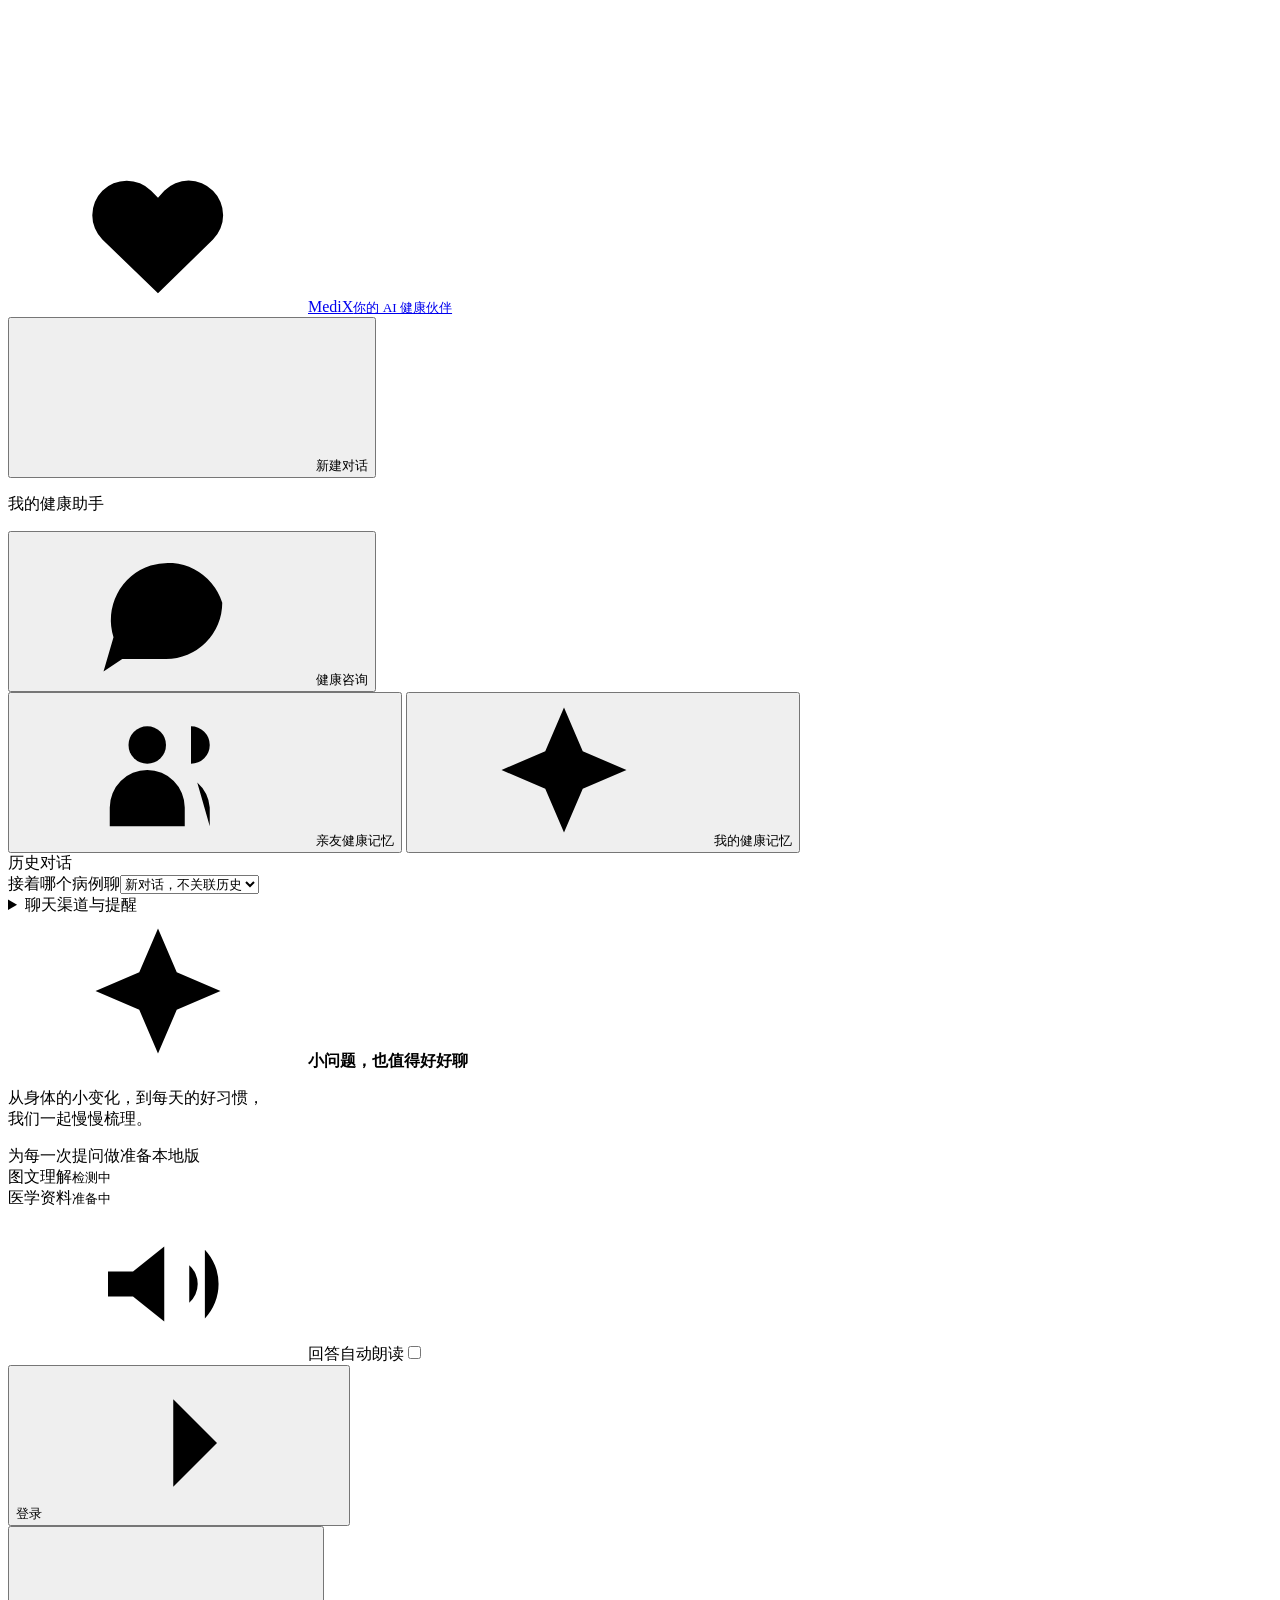
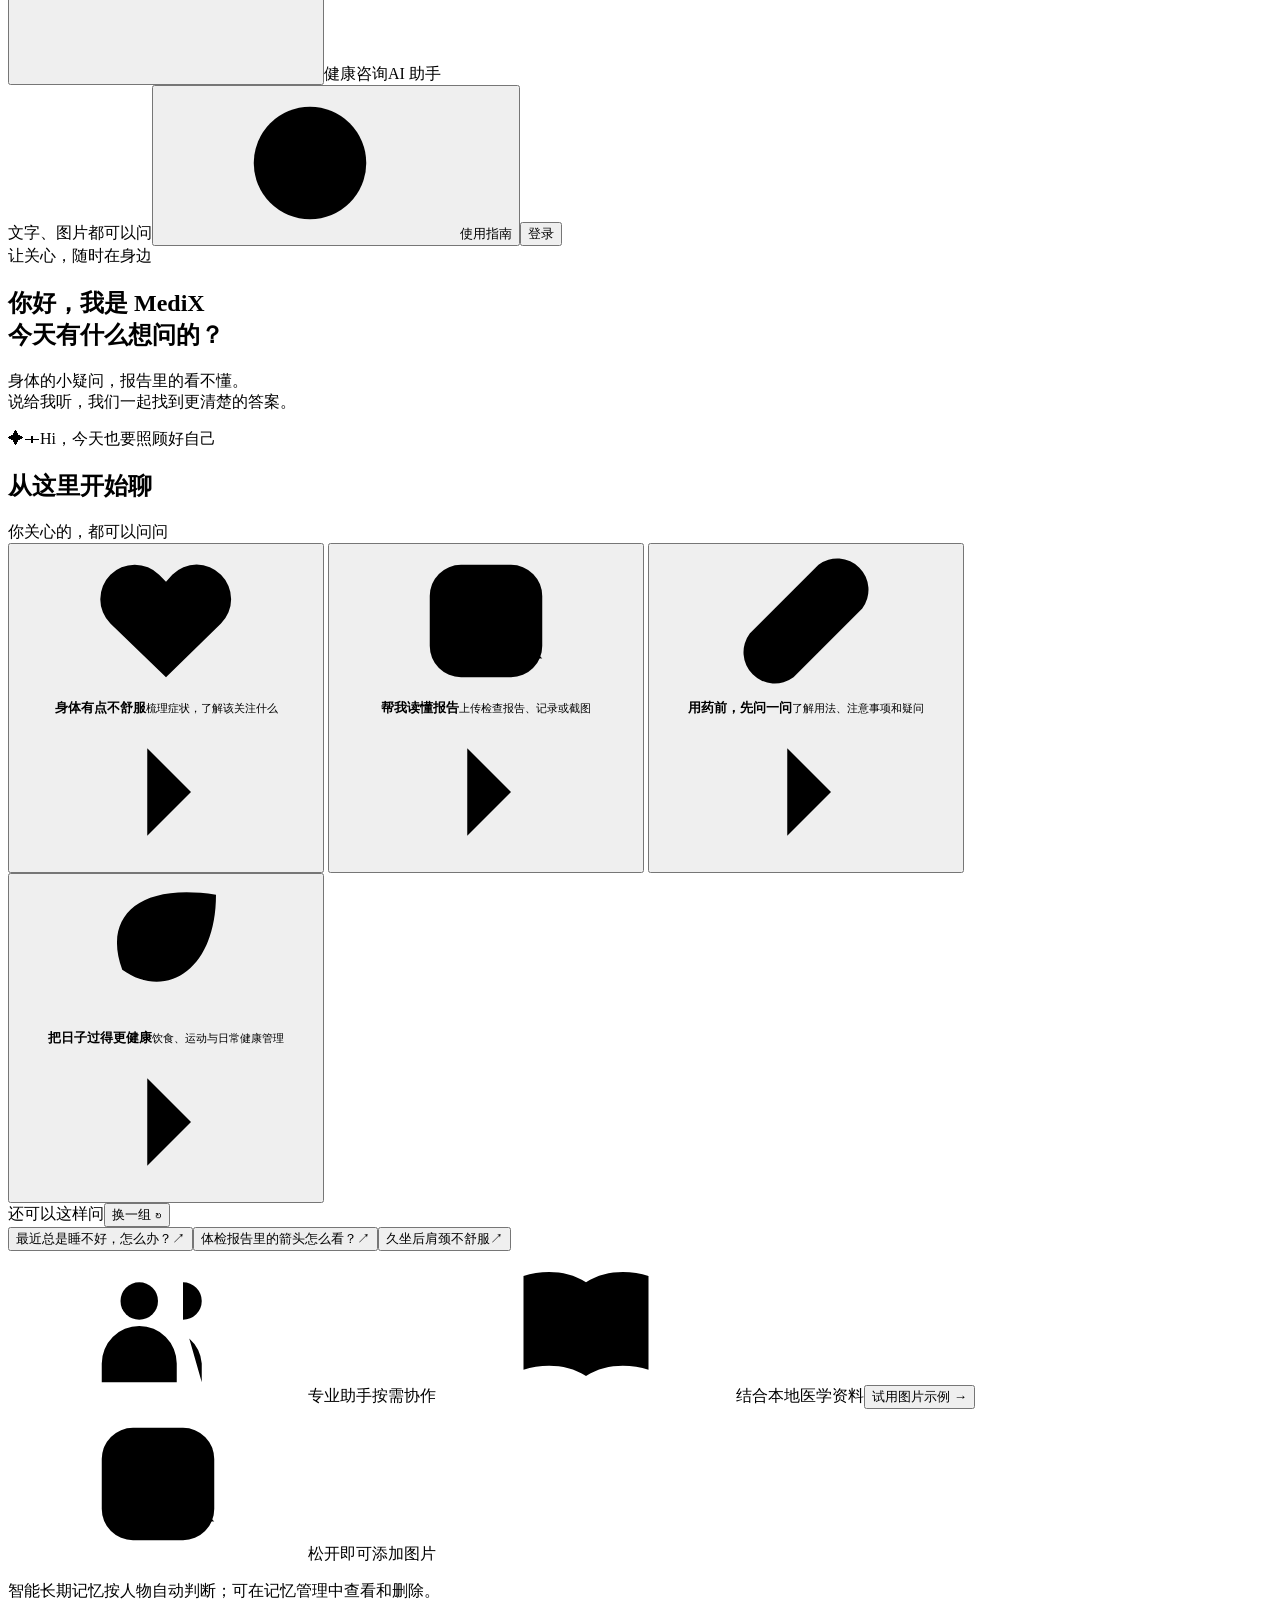
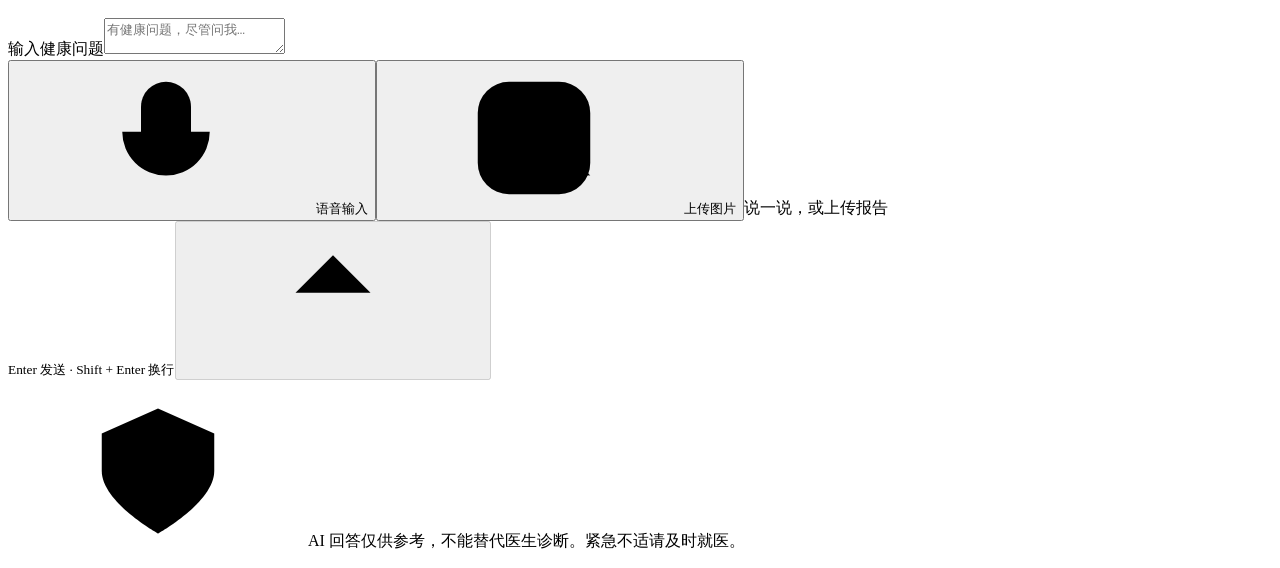
==== commit 6b4cb545: "调整回答偏好入口与个性化声音设置" ====
--- a/web/static/index.html
+++ b/web/static/index.html
@@ -2,8 +2,8 @@
 <html lang="zh-CN">
 <head>
 <meta charset="UTF-8"><meta name="viewport" content="width=device-width,initial-scale=1"><meta name="theme-color" content="#6374ed"><meta name="description" content="MediX 健康助手，陪你读懂报告、梳理健康问题。"><title>MediX · 你的 AI 健康伙伴</title>
-<link rel="icon" href="/assets/medix-mascot-cutout.png"><link rel="stylesheet" href="/assets/style.css?v=source-direct-1"><link rel="stylesheet" href="/assets/auth-modal.css?v=10"><script src="/assets/auth.js?v=3" defer></script><script src="/assets/source-highlights.js" defer></script><script src="/assets/family-summary.js" defer></script><script src="/assets/source-citations.js?v=2" defer></script><script src="/assets/app.js?v=registration-baseline-1" defer></script><script src="/assets/password-policy.js?v=5" defer></script><script src="/assets/login.js?v=11" defer></script>
-<link rel="stylesheet" href="/assets/password-policy.css?v=4"><link rel="stylesheet" href="/assets/profile-menu.css?v=5"><script src="/assets/profile-menu.js?v=13" defer></script><link rel="stylesheet" href="/assets/settings.css?v=22"><script src="/assets/avatar-crop.js?v=1" defer></script><script src="/assets/settings.js?v=13" defer></script><script src="/assets/sms-login.js?v=10" defer></script><script src="/assets/password-reset.js?v=5" defer></script><script src="/assets/phone-register.js?v=6" defer></script><script src="/assets/account-delete.js?v=4" defer></script><script src="/assets/security-overview.js?v=3" defer></script><script src="/assets/phone-change.js?v=1" defer></script><script src="/assets/form-validation.js?v=3" defer></script><script src="/assets/nickname.js?v=1" defer></script><script src="/assets/avatar-picker.js?v=1" defer></script><link rel="stylesheet" href="/assets/health-profile.css"><link rel="stylesheet" href="/assets/profile-evolution.css"><link rel="stylesheet" href="/assets/conversation-picker.css"><link rel="stylesheet" href="/assets/profile-theme.css?v=baseline1"><link rel="stylesheet" href="/assets/reply-preferences.css?v=voice1"><script src="/assets/registration-profile.js?v=7" defer></script><script src="/assets/reply-preferences.js?v=save-enable-1" defer></script><link rel="stylesheet" href="/assets/channels.css"></head>
+<link rel="icon" href="/assets/companion.svg"><link rel="stylesheet" href="/assets/style.css?v=source-direct-1"><link rel="stylesheet" href="/assets/auth-modal.css?v=10"><script src="/assets/auth.js?v=3" defer></script><script src="/assets/source-highlights.js" defer></script><script src="/assets/family-summary.js" defer></script><script src="/assets/source-citations.js?v=2" defer></script><script src="/assets/app.js?v=registration-baseline-1" defer></script><script src="/assets/password-policy.js?v=5" defer></script><script src="/assets/login.js?v=11" defer></script>
+<link rel="stylesheet" href="/assets/password-policy.css?v=4"><link rel="stylesheet" href="/assets/profile-menu.css?v=5"><script src="/assets/profile-menu.js?v=13" defer></script><link rel="stylesheet" href="/assets/settings.css?v=22"><script src="/assets/avatar-crop.js?v=1" defer></script><script src="/assets/settings.js?v=13" defer></script><script src="/assets/sms-login.js?v=10" defer></script><script src="/assets/password-reset.js?v=5" defer></script><script src="/assets/phone-register.js?v=6" defer></script><script src="/assets/account-delete.js?v=4" defer></script><script src="/assets/security-overview.js?v=3" defer></script><script src="/assets/phone-change.js?v=1" defer></script><script src="/assets/form-validation.js?v=3" defer></script><script src="/assets/nickname.js?v=1" defer></script><script src="/assets/avatar-picker.js?v=1" defer></script><link rel="stylesheet" href="/assets/health-profile.css"><link rel="stylesheet" href="/assets/profile-evolution.css"><link rel="stylesheet" href="/assets/conversation-picker.css"><link rel="stylesheet" href="/assets/profile-theme.css?v=baseline1"><link rel="stylesheet" href="/assets/reply-preferences.css?v=voice2"><script src="/assets/registration-profile.js?v=7" defer></script><script src="/assets/reply-preferences.js?v=save-enable-2" defer></script><link rel="stylesheet" href="/assets/channels.css"></head>
 
 <body>
 <svg class="sprite" aria-hidden="true"><defs>
@@ -15,7 +15,6 @@
 <symbol id="i-team" viewBox="0 0 24 24"><circle cx="9" cy="8" r="3"/><path d="M3 21v-3a6 6 0 0 1 12 0v3m1-16a3 3 0 0 1 0 6m3 10v-3a6 6 0 0 0-2-4"/></symbol>
 <symbol id="i-close" viewBox="0 0 24 24"><path d="m6 6 12 12M6 18 18 6"/></symbol>
 <symbol id="i-check" viewBox="0 0 24 24"><path d="m5 12 4 4L19 6"/></symbol>
-<symbol id="i-brain" viewBox="0 0 24 24"><path d="M12 18V5a3 3 0 0 0-5.9-.7A4 4 0 0 0 3.3 10a4 4 0 0 0 .7 7.8A4 4 0 0 0 12 18Zm0 0V5a3 3 0 0 1 5.9-.7 4 4 0 0 1 2.8 5.7 4 4 0 0 1-.7 7.8A4 4 0 0 1 12 18Z"/><path d="M6.1 4.3A3 3 0 0 0 7 7m10-0a3 3 0 0 0 .9-2.7M3.3 10A3 3 0 0 1 6 11m12 0a3 3 0 0 1 2.7-1M4 17.8A3 3 0 0 0 7 16m10 0a3 3 0 0 0 3 1.8M9 11a3 3 0 0 0 3-3 3 3 0 0 0 3 3"/></symbol>
 <symbol id="i-spark" viewBox="0 0 24 24"><path d="m12 2 3 7 7 3-7 3-3 7-3-7-7-3 7-3Z"/></symbol>
 <symbol id="i-heart" viewBox="0 0 24 24"><path d="M20.8 4.6a5.5 5.5 0 0 0-7.8 0L12 5.7l-1.1-1.1a5.5 5.5 0 0 0-7.8 7.8L12 21l8.8-8.6a5.5 5.5 0 0 0 0-7.8Z"/><path d="M3 11h4l2-3 3 7 2-4h7"/></symbol>
 <symbol id="i-pill" viewBox="0 0 24 24"><path d="m14 3-11 11a5 5 0 0 0 7 7L21 10a5 5 0 0 0-7-7Zm-6 7 7 7"/><path d="m15 6 3 3"/></symbol>
@@ -31,25 +30,19 @@
 <div class="app-shell">
 <button class="sidebar-backdrop" id="sidebarBackdrop" aria-label="关闭侧栏" hidden></button>
 <aside class="sidebar" id="sidebar" aria-label="工作空间">
-<a class="brand" href="/" aria-label="MediX 首页"><span class="brand-mark mascot-mark"><img src="/assets/medix-mascot-cutout.png" alt=""></span><span>MediX<small>你的 AI 健康伙伴</small></span></a>
+<a class="brand" href="/" aria-label="MediX 首页"><span class="brand-mark"><svg><use href="#i-heart"/></svg></span><span>MediX<small>你的 AI 健康伙伴</small></span></a>
 <div class="sidebar-scroll">
 <button class="new-chat" id="newChat"><svg aria-hidden="true"><use href="#i-plus"/></svg><span>新建对话</span></button>
 <p class="nav-caption">我的健康助手</p>
 <nav class="primary-nav" aria-label="快捷功能">
 <button class="nav-item active" id="chatNav" aria-current="page"><svg><use href="#i-chat"/></svg><span>健康咨询</span><span class="nav-indicator"></span></button>
 </nav>
-<details class="memory-nav">
-<summary class="nav-item"><svg aria-hidden="true"><use href="#i-brain"/></svg><span>健康记忆</span><span class="memory-nav-chevron" aria-hidden="true">›</span></summary>
-<div class="memory-nav-children">
-<button class="nav-item" id="memoryLibrary" type="button">我的健康记忆</button>
-<details class="memory-nav memory-nav-family">
-<summary class="nav-item"><span>亲友健康记忆</span><span class="memory-nav-chevron" aria-hidden="true">›</span></summary>
-<div class="memory-nav-children">
-<button class="nav-item" id="fatherMemory" type="button">父亲健康记忆</button>
-<button class="nav-item" id="motherMemory" type="button">母亲健康记忆</button>
-</div></details>
-</div></details>
-<details class="channel-panel memory-nav" id="robotReminders"><summary class="nav-item" id="robotReminderHeading"><svg aria-hidden="true"><use href="#i-chat"/></svg><span>聊天机器人提醒</span><span class="memory-nav-chevron" aria-hidden="true">›</span></summary><p class="channel-limit">本机每个渠道仅供一个 MediX 账号连接，QQ需回复绑定码确认。</p><div class="conversation-heading">定时提醒<span id="reminderCount"></span></div>
+<button class="nav-item" id="familyMemory"><svg><use href="#i-team"/></svg><span>亲友健康记忆</span></button>
+<button class="nav-item" id="memoryLibrary"><svg><use href="#i-spark"/></svg><span>我的健康记忆</span></button>
+<div class="conversation-heading">历史对话</div>
+<span id="chatTitle" hidden>新的健康对话</span>
+<div id="conversationList" class="conversation-list" aria-label="历史会话"></div>
+<label class="case-context-label" for="caseContext">接着哪个病例聊</label><select id="caseContext"><option value="">新对话，不关联历史</option></select><details class="channel-panel"><summary>聊天渠道与提醒</summary><p class="channel-limit">本机每个渠道仅供一个 MediX 账号连接，QQ需回复绑定码确认。</p><div class="conversation-heading">定时提醒<span id="reminderCount"></span></div>
 <div id="reminderList" class="reminder-list" aria-live="polite"></div>
 <p id="reminderEmpty" class="reminder-empty">还没有即将到来的提醒</p>
 <div class="wechat-card" id="wechatCard">
@@ -75,38 +68,37 @@
 <button type="button" id="wechatLogout" hidden>断开</button>
 </div>
 </div>
-</details><div class="conversation-heading">历史对话</div>
-<span id="chatTitle" hidden>新的健康对话</span>
-<div id="conversationList" class="conversation-list" aria-label="历史会话"></div>
-<div class="care-note"><span class="care-note-icon"><svg><use href="#i-spark"/></svg></span><strong>小问题，也值得好好聊</strong><p>从身体的小变化，到每天的好习惯，<br>我们一起慢慢梳理。</p></div>
+</details><div class="care-note"><span class="care-note-icon"><svg><use href="#i-spark"/></svg></span><strong>小问题，也值得好好聊</strong><p>从身体的小变化，到每天的好习惯，<br>我们一起慢慢梳理。</p></div>
 </div>
 <div class="sidebar-bottom">
 <div class="service-heading">为每一次提问做准备<span class="local-badge">本地版</span></div>
 <div class="service-line"><span class="status-dot" id="modelDot"></span><span>图文理解</span><small id="modelState">检测中</small></div>
 <div class="service-line"><span class="status-dot" id="kbDot"></span><span>医学资料</span><small id="kbState">准备中</small></div>
 <div class="memory-option" hidden><label for="remember"><span><svg><use href="#i-spark"/></svg>记住我们的对话</span><input type="checkbox" id="remember" role="switch"><span class="switch-track" aria-hidden="true"></span></label><p id="memoryHelp">开启后，对话和图片解读摘要将发送至 Mem0，用于后续会话检索。</p></div>
+<div class="memory-option audio-option"><label for="autoSpeak"><span><svg><use href="#i-volume"/></svg>回答自动朗读</span><input type="checkbox" id="autoSpeak" role="switch"><span class="switch-track" aria-hidden="true"></span></label></div>
 <div class="profile account-profile"><button id="profileTrigger" class="profile-trigger" type="button" aria-label="登录账号" aria-haspopup="dialog" aria-controls="authDialog" aria-expanded="false"><img class="profile-avatar" src="/assets/default-avatar.svg" alt=""><span id="profileName">登录</span><svg class="profile-more" aria-hidden="true"><use href="#i-chevron"/></svg></button></div>
 </div>
 </aside>
 <main>
-<header class="topbar"><div class="topbar-left"><button class="icon-button mobile-menu" id="menuButton" aria-label="打开侧栏" aria-expanded="false" aria-controls="sidebar"><svg><use href="#i-menu"/></svg></button><span class="workspace-title">健康咨询</span><span class="version">AI 助手</span></div><div class="topbar-right"><span class="top-status"><span></span>文字、图片都可以问</span><button id="topLoginButton" class="top-login topbar-action" type="button">登录</button></div></header>
+<header class="topbar"><div class="topbar-left"><button class="icon-button mobile-menu" id="menuButton" aria-label="打开侧栏" aria-expanded="false" aria-controls="sidebar"><svg><use href="#i-menu"/></svg></button><span class="workspace-title">健康咨询</span><span class="version">AI 助手</span></div><div class="topbar-right"><span class="top-status"><span></span>文字、图片都可以问</span><button class="guide-button topbar-action" data-action="guide" aria-label="使用指南"><svg><use href="#i-help"/></svg><span>使用指南</span></button><button id="topLoginButton" class="top-login topbar-action" type="button">登录</button></div></header>
 <div class="conversation" id="conversation">
 <section class="welcome" id="welcome">
-<div class="hero"><div class="hero-copy"><div class="eyebrow"><span></span>让关心，随时在身边</div><h1>你好，我是 <span>MediX</span><br>今天有什么想问的？</h1><p class="welcome-description">身体的小疑问，报告里的看不懂。<br>说给我听，我们一起找到更清楚的答案。</p></div><div class="hero-art" aria-hidden="true"><span class="art-orbit orbit-one"></span><span class="art-orbit orbit-two"></span><span class="art-spark spark-one">✦</span><span class="art-spark spark-two">＋</span><img src="/assets/medix-mascot-cutout.png" alt="" class="companion"><span class="hello-bubble">Hi，今天也要照顾好自己</span></div></div>
+<div class="hero"><div class="hero-copy"><div class="eyebrow"><span></span>让关心，随时在身边</div><h1>你好，我是 <span>MediX</span><br>今天有什么想问的？</h1><p class="welcome-description">身体的小疑问，报告里的看不懂。<br>说给我听，我们一起找到更清楚的答案。</p></div><div class="hero-art" aria-hidden="true"><span class="art-orbit orbit-one"></span><span class="art-orbit orbit-two"></span><span class="art-spark spark-one">✦</span><span class="art-spark spark-two">＋</span><img src="/assets/companion.svg" alt="" class="companion"><span class="hello-bubble">Hi，今天也要照顾好自己</span></div></div>
 <div class="section-heading"><h2>从这里开始聊</h2><span>你关心的，都可以问问</span></div>
 <div class="suggestions">
 <button class="suggestion card-consult" data-prompt="symptom"><span class="example-icon blue"><svg><use href="#i-heart"/></svg></span><div><strong>身体有点不舒服</strong><small>梳理症状，了解该关注什么</small></div><svg class="card-arrow"><use href="#i-chevron"/></svg></button>
 <button class="suggestion card-report" data-action="upload"><span class="example-icon lilac"><svg><use href="#i-image"/></svg></span><div><strong>帮我读懂报告</strong><small>上传检查报告、记录或截图</small></div><svg class="card-arrow"><use href="#i-chevron"/></svg></button>
-<button class="suggestion card-medicine" id="medicationReminder"><span class="example-icon peach"><svg><use href="#i-pill"/></svg></span><div><strong>用药提醒</strong><small>查看聊天机器人与定时提醒</small></div><svg class="card-arrow"><use href="#i-chevron"/></svg></button>
-<button class="suggestion card-life" data-prompt="diet"><span class="example-icon mint"><svg><use href="#i-leaf"/></svg></span><div><strong>饮食</strong><small>结合个人档案，安排一顿健康早餐</small></div><svg class="card-arrow"><use href="#i-chevron"/></svg></button>
+<button class="suggestion card-medicine" data-prompt="medicine"><span class="example-icon peach"><svg><use href="#i-pill"/></svg></span><div><strong>用药前，先问一问</strong><small>了解用法、注意事项和疑问</small></div><svg class="card-arrow"><use href="#i-chevron"/></svg></button>
+<button class="suggestion card-life" data-example="knowledge"><span class="example-icon mint"><svg><use href="#i-leaf"/></svg></span><div><strong>把日子过得更健康</strong><small>饮食、运动与日常健康管理</small></div><svg class="card-arrow"><use href="#i-chevron"/></svg></button>
 </div>
 <div class="try-heading"><span>还可以这样问</span><button id="refreshPrompts" type="button" aria-label="换一组推荐问题">换一组 <span aria-hidden="true">↻</span></button></div>
 <div class="question-chips" id="questionChips"><button data-question="最近总是睡不好，应该先观察和记录哪些情况？">最近总是睡不好，怎么办？<span>↗</span></button><button data-question="体检报告中的箭头代表什么？读报告时需要关注哪些信息？">体检报告里的箭头怎么看？<span>↗</span></button><button data-question="久坐后肩颈不舒服，日常可以怎样调整习惯？">久坐后肩颈不舒服<span>↗</span></button></div>
+<div class="trust-strip"><span><svg><use href="#i-team"/></svg>专业助手按需协作</span><i></i><span><svg><use href="#i-book"/></svg>结合本地医学资料</span><i></i><button data-example="report">试用图片示例 <span>→</span></button></div>
 </section>
 <div class="messages" id="messages" aria-live="polite"></div>
 </div>
 <div class="composer-region"><div class="drop-hint" id="dropHint"><svg><use href="#i-image"/></svg>松开即可添加图片</div>
-<form class="composer" id="chatForm"><div class="attachments" id="attachments"></div>
+<p id="composerMemoryHint" class="automatic-memory-label">智能长期记忆按人物自动判断；可在记忆管理中查看和删除。</p><form class="composer" id="chatForm"><div class="attachments" id="attachments"></div>
 <div class="voice-panel" id="voicePanel" hidden>
   <div class="voice-panel-head"><span class="voice-orb"><svg><use href="#i-mic"/></svg></span><div><strong id="voiceTitle">正在听你说</strong><small id="voiceStatus" aria-live="polite">说完后点击结束录音</small></div><button type="button" class="icon-button" id="cancelVoice" aria-label="取消语音输入"><svg><use href="#i-close"/></svg></button></div>
   <div class="voice-wave" id="voiceWave" aria-hidden="true"><i></i><i></i><i></i><i></i><i></i><i></i><i></i><i></i><i></i><i></i><i></i></div>
@@ -118,15 +110,15 @@
 <p class="disclaimer"><svg><use href="#i-shield"/></svg>AI 回答仅供参考，不能替代医生诊断。紧急不适请及时就医。</p>
 </div>
 </main></div>
-<div class="memory-option audio-option" id="autoReadPreference" hidden><label for="autoSpeak"><span><svg><use href="#i-volume"/></svg>回答自动朗读</span><input type="checkbox" id="autoSpeak" role="switch"><span class="switch-track" aria-hidden="true"></span></label><p id="voicePreferenceSummary">朗读内容由微软云端合成。</p></div>
 <dialog id="infoDialog" class="info-dialog" aria-labelledby="dialogTitle"><div class="dialog-heading"><span class="dialog-badge"><svg><use href="#i-book"/></svg></span><button id="closeDialog" class="icon-button" aria-label="关闭说明"><svg><use href="#i-close"/></svg></button></div><h2 id="dialogTitle"></h2><div id="dialogContent" class="dialog-content"></div><button id="dialogDone" class="dialog-done">知道了</button></dialog>
 <dialog id="sourceDialog" class="info-dialog source-dialog" aria-labelledby="sourceTitle"><div class="dialog-heading"><span class="dialog-badge"><svg><use href="#i-book"/></svg></span><button id="closeSource" class="icon-button" aria-label="关闭原始资料"><svg><use href="#i-close"/></svg></button></div><h2 id="sourceTitle"></h2><div id="sourceContent" class="dialog-content"></div><button id="sourceDone" class="dialog-done">返回</button></dialog>
 <dialog id="memoryEditDialog" class="info-dialog memory-edit-dialog" aria-labelledby="memoryEditTitle"><form id="memoryEditForm"><div class="dialog-heading"><span class="dialog-badge"><svg><use href="#i-spark"/></svg></span><button type="button" id="closeMemoryEdit" class="icon-button" aria-label="关闭记忆编辑"><svg><use href="#i-close"/></svg></button></div><h2 id="memoryEditTitle">编辑健康记忆</h2><p id="memoryEditHelp"></p><label class="memory-edit-label" for="memoryEditContent">记忆内容</label><textarea id="memoryEditContent" required maxlength="8000" rows="6"></textarea><label class="memory-edit-label" for="memoryEditObservations">图片读取文字（如有）</label><textarea id="memoryEditObservations" maxlength="16000" rows="3"></textarea><p id="memoryEditError" role="alert"></p><div class="memory-edit-actions"><button type="button" id="cancelMemoryEdit">取消</button><button type="submit" id="saveMemoryEdit">保存并覆盖原记忆</button></div></form></dialog>
 <div id="toast" role="alert" class="toast"></div>
 <div id="profileMenu" class="profile-menu" hidden role="menu" aria-label="账号菜单">
   <div class="profile-menu-header"><img src="/assets/default-avatar.svg" alt=""><div><strong id="profileMenuName"></strong></div></div>
-  <button type="button" class="profile-menu-item profile-usage" id="careWallet" role="menuitem" aria-haspopup="dialog" aria-controls="walletDialog" title="查看关怀点消耗与余额" hidden><svg aria-hidden="true" viewBox="0 0 24 24"><path d="M4 17a9 9 0 1 1 16 0M12 13l4-5"/><circle cx="12" cy="14" r="2"/></svg><span>关怀点</span><strong id="careBalance">—</strong></button>
-  <button id="hpOpen" class="profile-menu-item" type="button" role="menuitem">我的基本信息</button>
+  <button type="button" class="profile-menu-item profile-usage" id="careWallet" role="menuitem" aria-haspopup="dialog" aria-controls="walletDialog" title="查看Token用量与关怀点记录" hidden><svg aria-hidden="true" viewBox="0 0 24 24"><path d="M4 17a9 9 0 1 1 16 0M12 13l4-5"/><circle cx="12" cy="14" r="2"/></svg><span>使用情况</span><strong id="careBalance">—</strong></button>
+  <button id="hpOpen" class="profile-menu-item" type="button" role="menuitem"><svg aria-hidden="true" viewBox="0 0 24 24"><circle cx="12" cy="8" r="3.5"/><path d="M5 21v-2a7 7 0 0 1 14 0v2"/></svg><span>我的基本信息</span></button>
+  <button id="rpOpen" class="profile-menu-item" type="button" role="menuitem" aria-haspopup="dialog" aria-controls="replyPreferencesDialog"><svg aria-hidden="true" viewBox="0 0 24 24"><path d="M5 7h14M5 12h14M5 17h14"/><circle cx="9" cy="7" r="2"/><circle cx="15" cy="12" r="2"/><circle cx="11" cy="17" r="2"/></svg><span>回答偏好</span></button>
   <button id="profileSettings" class="profile-menu-item" type="button" role="menuitem"><svg aria-hidden="true" viewBox="0 0 24 24"><circle cx="12" cy="8" r="3.5"/><path d="M5 21v-2a7 7 0 0 1 14 0v2"/></svg>账号设置</button>
   <div class="profile-menu-divider" role="separator"></div>
   <button id="logoutButton" class="profile-menu-item profile-logout" type="button" role="menuitem"><svg aria-hidden="true" viewBox="0 0 24 24"><path d="M10 4H5a2 2 0 0 0-2 2v12a2 2 0 0 0 2 2h5M14 8l4 4-4 4M8 12h12"/></svg><span>退出登录</span></button>
@@ -174,7 +166,7 @@
 <div class="avatar-crop-content"><p id="avatarCropHelp">拖动图片调整位置，缩放后保存圆形区域。</p><div class="avatar-crop-frame"><canvas id="avatarCropCanvas" width="512" height="512" tabindex="0" aria-label="头像裁剪区域，可拖动或使用方向键调整位置" aria-describedby="avatarCropHelp"></canvas><div class="avatar-crop-mask"></div></div><div class="avatar-crop-controls"><label for="avatarCropZoom">缩放</label><input id="avatarCropZoom" type="range" min="1" max="3" step="0.01" value="1"><button id="avatarCropReset" type="button">重置</button></div><div class="avatar-crop-actions"><button id="avatarCropCancel" class="settings-secondary" type="button">取消</button><button id="avatarCropSave" class="settings-primary" type="button">保存头像</button></div></div></dialog>
 <dialog id="conversationDialog" class="conversation-dialog"><form id="conversationEditForm"><button type="button" class="dialog-close" id="conversationDialogClose" aria-label="关闭">×</button><h2 id="conversationDialogTitle"></h2><p id="conversationDialogHint"></p><input id="conversationName" maxlength="80" aria-label="会话名称"><p id="conversationEditError" role="alert"></p><div class="conversation-dialog-actions"><button type="button" id="conversationDialogCancel">取消</button><button type="submit" id="conversationDialogSave">保存</button></div></form></dialog>
 <dialog id="walletDialog" class="conversation-dialog wallet-dialog" aria-labelledby="walletTitle">
-<div class="wallet-top"><header class="wallet-header"><button type="button" class="dialog-close" id="walletClose" aria-label="关闭关怀点记录">×</button><span class="wallet-eyebrow">MEDIX · 每一次关心，都有回应</span><h2 id="walletTitle">关怀点</h2><p id="accountTokenUsage">正在读取关怀点消耗…</p></header>
+<div class="wallet-top"><header class="wallet-header"><button type="button" class="dialog-close" id="walletClose" aria-label="关闭关怀点记录">×</button><span class="wallet-eyebrow">MEDIX · 每一次关心，都有回应</span><h2 id="walletTitle">使用情况</h2><p id="accountTokenUsage">正在读取 Token 用量…</p></header>
 <section class="wallet-overview" aria-label="关怀点余额"><div><span class="wallet-balance-label">可用关怀点</span><div id="walletAmount" class="wallet-amount"></div><p id="walletHeld" hidden></p></div><div class="wallet-overview-action"><span class="wallet-orbit" aria-hidden="true">✦</span><button type="button" id="walletRechargeOpen">补充关怀点 <span aria-hidden="true">↗</span></button></div></section>
 <div class="wallet-tabs" role="tablist" aria-label="关怀点管理"><button type="button" id="walletUsageTab" role="tab" aria-selected="true" aria-controls="walletUsagePanel" data-wallet-tab="usage">消耗记录</button><button type="button" id="walletRechargeTab" role="tab" aria-selected="false" aria-controls="walletRechargePanel" data-wallet-tab="recharge">补充关怀点</button><button type="button" id="walletOrdersTab" role="tab" aria-selected="false" aria-controls="walletOrdersPanel" data-wallet-tab="orders">充值订单</button></div>
 </div><div id="walletContent" class="wallet-content"><section id="walletUsagePanel" class="wallet-history-section" role="tabpanel" aria-labelledby="walletUsageTab"><div class="wallet-panel-heading"><h3 id="walletHistoryTitle">消耗记录</h3><p>按每轮对话查看关怀点消耗与助手调用。</p></div><div id="walletHistory" class="wallet-history" aria-live="polite"></div><button type="button" id="walletMore" class="wallet-more" hidden>查看更多记录</button></section>
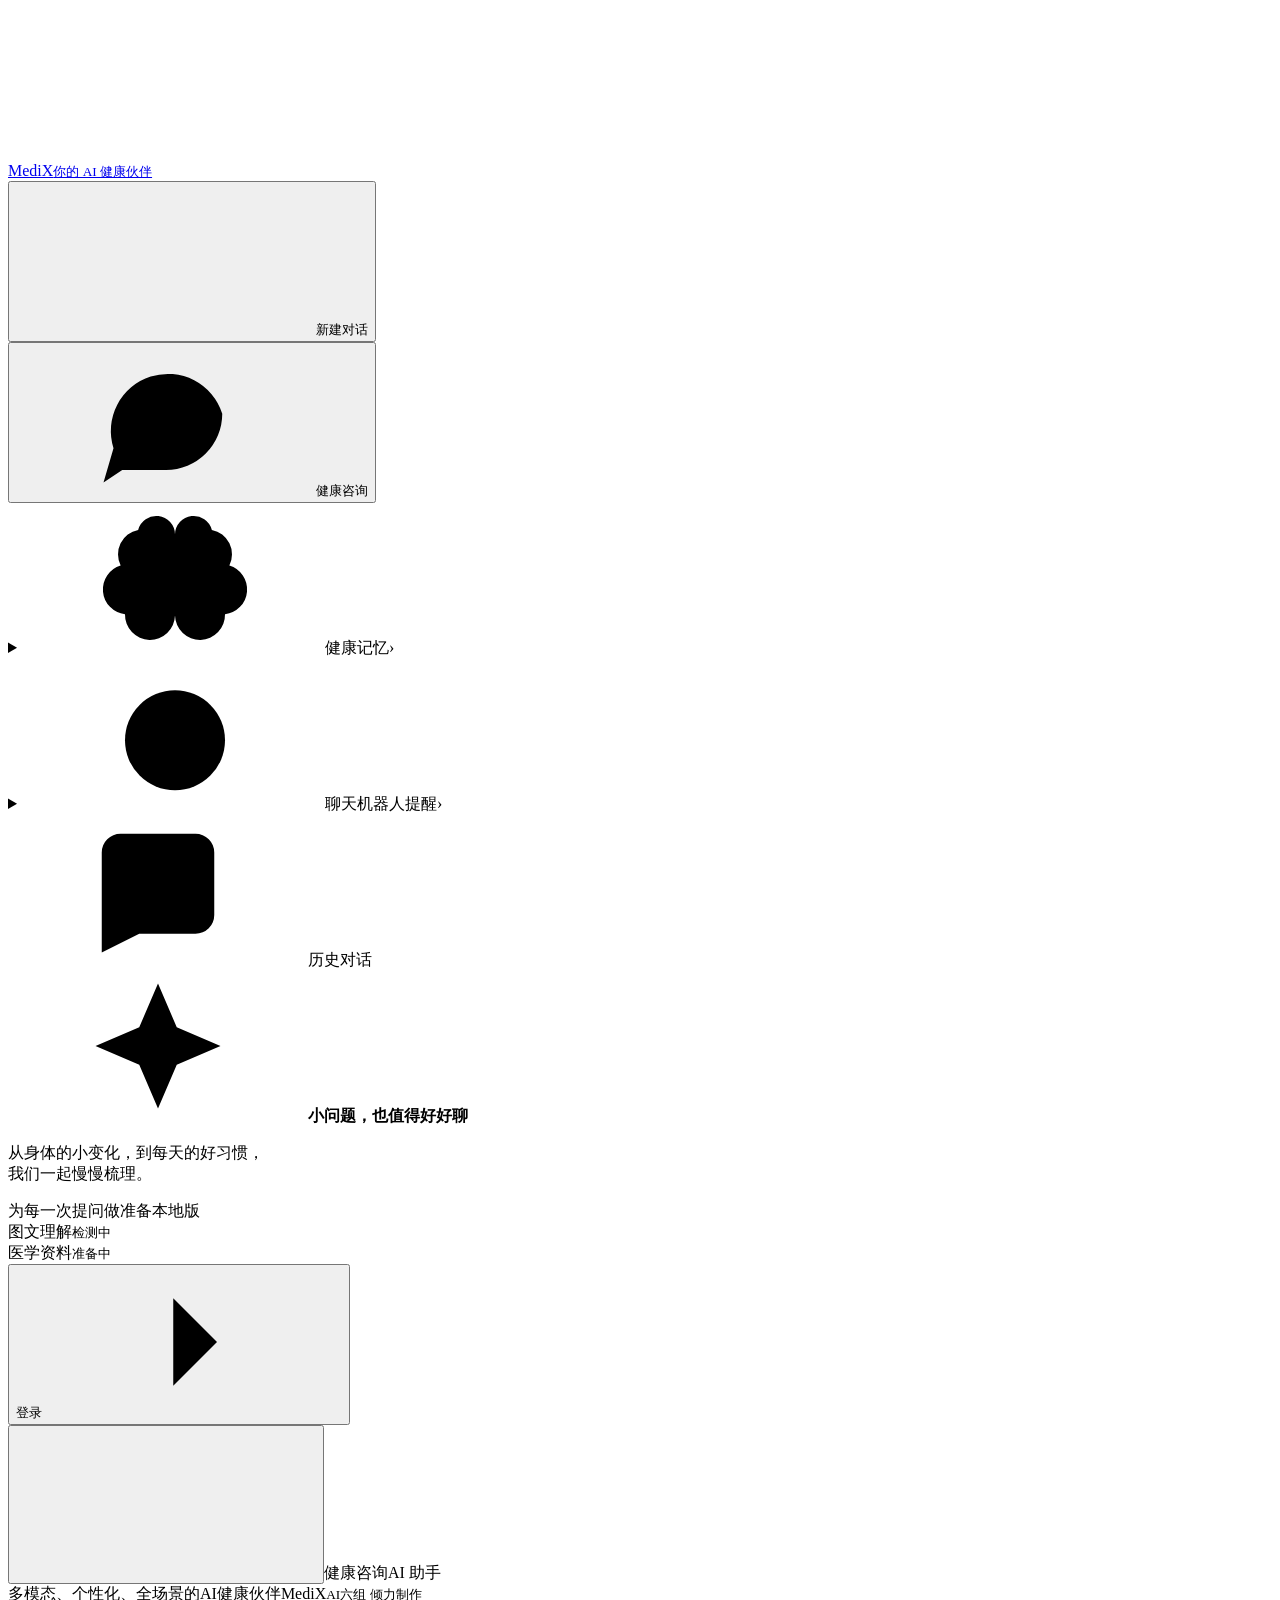
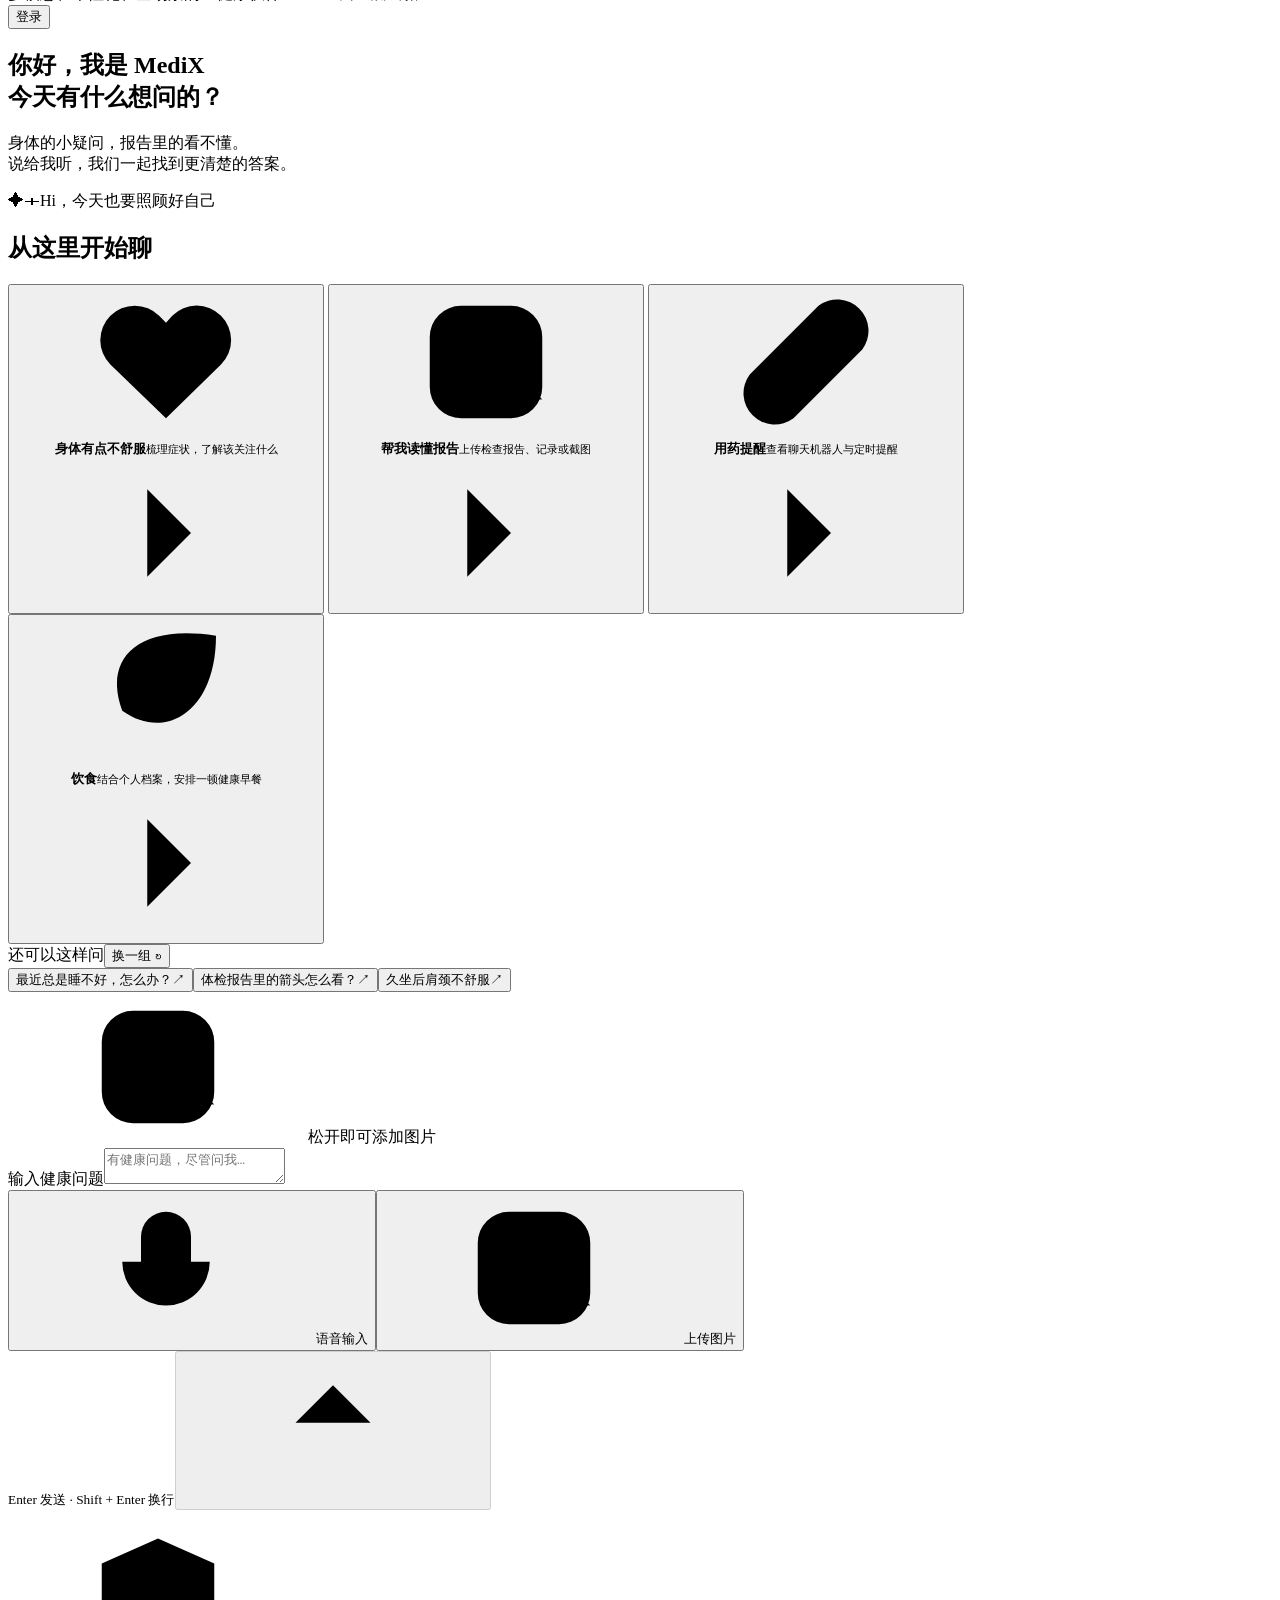
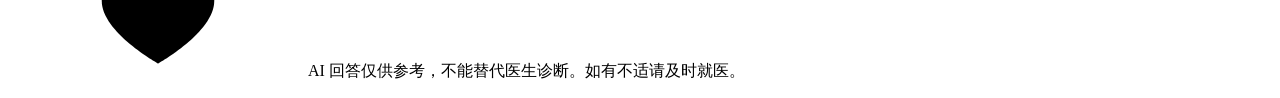
==== commit f922b18e: "Improve local evidence relevance and unify chat presentation" ====
--- a/web/static/index.html
+++ b/web/static/index.html
@@ -2,11 +2,14 @@
 <html lang="zh-CN">
 <head>
 <meta charset="UTF-8"><meta name="viewport" content="width=device-width,initial-scale=1"><meta name="theme-color" content="#6374ed"><meta name="description" content="MediX 健康助手，陪你读懂报告、梳理健康问题。"><title>MediX · 你的 AI 健康伙伴</title>
-<link rel="icon" href="/assets/companion.svg"><link rel="stylesheet" href="/assets/style.css?v=source-direct-1"><link rel="stylesheet" href="/assets/auth-modal.css?v=10"><script src="/assets/auth.js?v=3" defer></script><script src="/assets/source-highlights.js" defer></script><script src="/assets/family-summary.js" defer></script><script src="/assets/source-citations.js?v=2" defer></script><script src="/assets/app.js?v=registration-baseline-1" defer></script><script src="/assets/password-policy.js?v=5" defer></script><script src="/assets/login.js?v=11" defer></script>
-<link rel="stylesheet" href="/assets/password-policy.css?v=4"><link rel="stylesheet" href="/assets/profile-menu.css?v=5"><script src="/assets/profile-menu.js?v=13" defer></script><link rel="stylesheet" href="/assets/settings.css?v=22"><script src="/assets/avatar-crop.js?v=1" defer></script><script src="/assets/settings.js?v=13" defer></script><script src="/assets/sms-login.js?v=10" defer></script><script src="/assets/password-reset.js?v=5" defer></script><script src="/assets/phone-register.js?v=6" defer></script><script src="/assets/account-delete.js?v=4" defer></script><script src="/assets/security-overview.js?v=3" defer></script><script src="/assets/phone-change.js?v=1" defer></script><script src="/assets/form-validation.js?v=3" defer></script><script src="/assets/nickname.js?v=1" defer></script><script src="/assets/avatar-picker.js?v=1" defer></script><link rel="stylesheet" href="/assets/health-profile.css"><link rel="stylesheet" href="/assets/profile-evolution.css"><link rel="stylesheet" href="/assets/conversation-picker.css"><link rel="stylesheet" href="/assets/profile-theme.css?v=baseline1"><link rel="stylesheet" href="/assets/reply-preferences.css?v=voice2"><script src="/assets/registration-profile.js?v=7" defer></script><script src="/assets/reply-preferences.js?v=save-enable-2" defer></script><link rel="stylesheet" href="/assets/channels.css"></head>
+<link rel="icon" href="/assets/medix-mascot-cutout.png"><link rel="stylesheet" href="/assets/style.css?v=question-type-20261101"><link rel="stylesheet" href="/assets/auth-modal.css?v=10"><script src="/assets/auth.js?v=3" defer></script><script src="/assets/source-highlights.js" defer></script><script src="/assets/family-summary.js" defer></script><script src="/assets/source-citations.js?v=2" defer></script><script src="/assets/app.js?v=reminder-label-20261101" defer></script><script src="/assets/password-policy.js?v=5" defer></script><script src="/assets/login.js?v=11" defer></script>
+<link rel="stylesheet" href="/assets/password-policy.css?v=4"><link rel="stylesheet" href="/assets/profile-menu.css?v=5"><script src="/assets/profile-menu.js?v=13" defer></script><link rel="stylesheet" href="/assets/settings.css?v=22"><script src="/assets/avatar-crop.js?v=1" defer></script><script src="/assets/settings.js?v=13" defer></script><script src="/assets/sms-login.js?v=10" defer></script><script src="/assets/password-reset.js?v=5" defer></script><script src="/assets/phone-register.js?v=6" defer></script><script src="/assets/account-delete.js?v=4" defer></script><script src="/assets/security-overview.js?v=3" defer></script><script src="/assets/phone-change.js?v=1" defer></script><script src="/assets/form-validation.js?v=3" defer></script><script src="/assets/nickname.js?v=1" defer></script><script src="/assets/avatar-picker.js?v=1" defer></script><link rel="stylesheet" href="/assets/health-profile.css"><link rel="stylesheet" href="/assets/profile-evolution.css"><link rel="stylesheet" href="/assets/conversation-picker.css"><link rel="stylesheet" href="/assets/profile-theme.css?v=baseline1"><link rel="stylesheet" href="/assets/reply-preferences.css?v=welcome-spacing-20261101"><script src="/assets/registration-profile.js?v=7" defer></script><script src="/assets/reply-preferences.js?v=remove-preference-hint-20261101" defer></script><link rel="stylesheet" href="/assets/channels.css"></head>
 
 <body>
 <svg class="sprite" aria-hidden="true"><defs>
+<symbol id="i-alarm" viewBox="0 0 24 24"><circle cx="12" cy="13" r="8"/><path d="M12 9v4l3 2M5 3 2 6m17-3 3 3M6 20l-2 2m14-2 2 2"/></symbol>
+<symbol id="i-sliders" viewBox="0 0 24 24"><path d="M4 7h6m4 0h6M4 17h10m4 0h2"/><circle cx="12" cy="7" r="2"/><circle cx="16" cy="17" r="2"/></symbol>
+<symbol id="i-history" viewBox="0 0 24 24"><path d="M6 3h12a3 3 0 0 1 3 3v10a3 3 0 0 1-3 3H9l-6 3V6a3 3 0 0 1 3-3Z"/><path d="M7 8h10M7 12h10M7 16h6"/></symbol>
 <symbol id="i-plus" viewBox="0 0 24 24"><path d="M12 5v14M5 12h14"/></symbol>
 <symbol id="i-chat" viewBox="0 0 24 24"><path d="M21 11a9 9 0 0 1-9 9H5l-3 2 1.6-5.5A9 9 0 1 1 21 11Z"/><path d="M8 10h8M8 14h5"/></symbol>
 <symbol id="i-image" viewBox="0 0 24 24"><rect x="3" y="3" width="18" height="18" rx="5"/><circle cx="8" cy="8" r="1.5"/><path d="m4 17 5-5 4 4 3-3 5 5"/></symbol>
@@ -15,6 +18,7 @@
 <symbol id="i-team" viewBox="0 0 24 24"><circle cx="9" cy="8" r="3"/><path d="M3 21v-3a6 6 0 0 1 12 0v3m1-16a3 3 0 0 1 0 6m3 10v-3a6 6 0 0 0-2-4"/></symbol>
 <symbol id="i-close" viewBox="0 0 24 24"><path d="m6 6 12 12M6 18 18 6"/></symbol>
 <symbol id="i-check" viewBox="0 0 24 24"><path d="m5 12 4 4L19 6"/></symbol>
+<symbol id="i-brain" viewBox="0 0 24 24"><path d="M12 18V5a3 3 0 0 0-5.9-.7A4 4 0 0 0 3.3 10a4 4 0 0 0 .7 7.8A4 4 0 0 0 12 18Zm0 0V5a3 3 0 0 1 5.9-.7 4 4 0 0 1 2.8 5.7 4 4 0 0 1-.7 7.8A4 4 0 0 1 12 18Z"/><path d="M6.1 4.3A3 3 0 0 0 7 7m10-0a3 3 0 0 0 .9-2.7M3.3 10A3 3 0 0 1 6 11m12 0a3 3 0 0 1 2.7-1M4 17.8A3 3 0 0 0 7 16m10 0a3 3 0 0 0 3 1.8M9 11a3 3 0 0 0 3-3 3 3 0 0 0 3 3"/></symbol>
 <symbol id="i-spark" viewBox="0 0 24 24"><path d="m12 2 3 7 7 3-7 3-3 7-3-7-7-3 7-3Z"/></symbol>
 <symbol id="i-heart" viewBox="0 0 24 24"><path d="M20.8 4.6a5.5 5.5 0 0 0-7.8 0L12 5.7l-1.1-1.1a5.5 5.5 0 0 0-7.8 7.8L12 21l8.8-8.6a5.5 5.5 0 0 0 0-7.8Z"/><path d="M3 11h4l2-3 3 7 2-4h7"/></symbol>
 <symbol id="i-pill" viewBox="0 0 24 24"><path d="m14 3-11 11a5 5 0 0 0 7 7L21 10a5 5 0 0 0-7-7Zm-6 7 7 7"/><path d="m15 6 3 3"/></symbol>
@@ -30,19 +34,25 @@
 <div class="app-shell">
 <button class="sidebar-backdrop" id="sidebarBackdrop" aria-label="关闭侧栏" hidden></button>
 <aside class="sidebar" id="sidebar" aria-label="工作空间">
-<a class="brand" href="/" aria-label="MediX 首页"><span class="brand-mark"><svg><use href="#i-heart"/></svg></span><span>MediX<small>你的 AI 健康伙伴</small></span></a>
+<a class="brand" href="/" aria-label="MediX 首页"><span class="brand-mark mascot-mark"><img src="/assets/medix-mascot-cutout.png" alt=""></span><span>MediX<small>你的 AI 健康伙伴</small></span></a>
 <div class="sidebar-scroll">
 <button class="new-chat" id="newChat"><svg aria-hidden="true"><use href="#i-plus"/></svg><span>新建对话</span></button>
-<p class="nav-caption">我的健康助手</p>
+
 <nav class="primary-nav" aria-label="快捷功能">
 <button class="nav-item active" id="chatNav" aria-current="page"><svg><use href="#i-chat"/></svg><span>健康咨询</span><span class="nav-indicator"></span></button>
 </nav>
-<button class="nav-item" id="familyMemory"><svg><use href="#i-team"/></svg><span>亲友健康记忆</span></button>
-<button class="nav-item" id="memoryLibrary"><svg><use href="#i-spark"/></svg><span>我的健康记忆</span></button>
-<div class="conversation-heading">历史对话</div>
-<span id="chatTitle" hidden>新的健康对话</span>
-<div id="conversationList" class="conversation-list" aria-label="历史会话"></div>
-<label class="case-context-label" for="caseContext">接着哪个病例聊</label><select id="caseContext"><option value="">新对话，不关联历史</option></select><details class="channel-panel"><summary>聊天渠道与提醒</summary><p class="channel-limit">本机每个渠道仅供一个 MediX 账号连接，QQ需回复绑定码确认。</p><div class="conversation-heading">定时提醒<span id="reminderCount"></span></div>
+<details class="memory-nav">
+<summary class="nav-item"><svg aria-hidden="true"><use href="#i-brain"/></svg><span>健康记忆</span><span class="memory-nav-chevron" aria-hidden="true">›</span></summary>
+<div class="memory-nav-children">
+<button class="nav-item" id="memoryLibrary" type="button">我的健康记忆</button>
+<details class="memory-nav memory-nav-family">
+<summary class="nav-item"><span>亲友健康记忆</span><span class="memory-nav-chevron" aria-hidden="true">›</span></summary>
+<div class="memory-nav-children">
+<button class="nav-item" id="fatherMemory" type="button">父亲健康记忆</button>
+<button class="nav-item" id="motherMemory" type="button">母亲健康记忆</button>
+</div></details>
+</div></details>
+<details class="channel-panel memory-nav" id="robotReminders"><summary class="nav-item" id="robotReminderHeading"><svg aria-hidden="true"><use href="#i-alarm"/></svg><span>聊天机器人提醒</span><span class="memory-nav-chevron" aria-hidden="true">›</span></summary><p class="channel-limit">本机每个渠道仅供一个 MediX 账号连接，QQ需回复绑定码确认。</p><div class="conversation-heading">定时提醒<span id="reminderCount"></span></div>
 <div id="reminderList" class="reminder-list" aria-live="polite"></div>
 <p id="reminderEmpty" class="reminder-empty">还没有即将到来的提醒</p>
 <div class="wechat-card" id="wechatCard">
@@ -68,57 +78,58 @@
 <button type="button" id="wechatLogout" hidden>断开</button>
 </div>
 </div>
-</details><div class="care-note"><span class="care-note-icon"><svg><use href="#i-spark"/></svg></span><strong>小问题，也值得好好聊</strong><p>从身体的小变化，到每天的好习惯，<br>我们一起慢慢梳理。</p></div>
+</details><div class="conversation-heading conversation-history-heading"><svg aria-hidden="true"><use href="#i-history"/></svg><span>历史对话</span></div>
+<span id="chatTitle" hidden>新的健康对话</span>
+<div id="conversationList" class="conversation-list" aria-label="历史会话"></div>
+<div class="care-note"><span class="care-note-icon"><svg><use href="#i-spark"/></svg></span><strong>小问题，也值得好好聊</strong><p>从身体的小变化，到每天的好习惯，<br>我们一起慢慢梳理。</p></div>
 </div>
 <div class="sidebar-bottom">
 <div class="service-heading">为每一次提问做准备<span class="local-badge">本地版</span></div>
 <div class="service-line"><span class="status-dot" id="modelDot"></span><span>图文理解</span><small id="modelState">检测中</small></div>
 <div class="service-line"><span class="status-dot" id="kbDot"></span><span>医学资料</span><small id="kbState">准备中</small></div>
 <div class="memory-option" hidden><label for="remember"><span><svg><use href="#i-spark"/></svg>记住我们的对话</span><input type="checkbox" id="remember" role="switch"><span class="switch-track" aria-hidden="true"></span></label><p id="memoryHelp">开启后，对话和图片解读摘要将发送至 Mem0，用于后续会话检索。</p></div>
-<div class="memory-option audio-option"><label for="autoSpeak"><span><svg><use href="#i-volume"/></svg>回答自动朗读</span><input type="checkbox" id="autoSpeak" role="switch"><span class="switch-track" aria-hidden="true"></span></label></div>
 <div class="profile account-profile"><button id="profileTrigger" class="profile-trigger" type="button" aria-label="登录账号" aria-haspopup="dialog" aria-controls="authDialog" aria-expanded="false"><img class="profile-avatar" src="/assets/default-avatar.svg" alt=""><span id="profileName">登录</span><svg class="profile-more" aria-hidden="true"><use href="#i-chevron"/></svg></button></div>
 </div>
 </aside>
 <main>
-<header class="topbar"><div class="topbar-left"><button class="icon-button mobile-menu" id="menuButton" aria-label="打开侧栏" aria-expanded="false" aria-controls="sidebar"><svg><use href="#i-menu"/></svg></button><span class="workspace-title">健康咨询</span><span class="version">AI 助手</span></div><div class="topbar-right"><span class="top-status"><span></span>文字、图片都可以问</span><button class="guide-button topbar-action" data-action="guide" aria-label="使用指南"><svg><use href="#i-help"/></svg><span>使用指南</span></button><button id="topLoginButton" class="top-login topbar-action" type="button">登录</button></div></header>
+<header class="topbar"><div class="topbar-left"><button class="icon-button mobile-menu" id="menuButton" aria-label="打开侧栏" aria-expanded="false" aria-controls="sidebar"><svg><use href="#i-menu"/></svg></button><span class="workspace-title">健康咨询</span><span class="version">AI 助手</span></div><div class="topbar-right"><div class="top-brand-note"><span>多模态、个性化、全场景的AI健康伙伴MediX</span><small>AI六组 倾力制作</small></div><button id="topLoginButton" class="top-login topbar-action" type="button">登录</button></div></header>
 <div class="conversation" id="conversation">
 <section class="welcome" id="welcome">
-<div class="hero"><div class="hero-copy"><div class="eyebrow"><span></span>让关心，随时在身边</div><h1>你好，我是 <span>MediX</span><br>今天有什么想问的？</h1><p class="welcome-description">身体的小疑问，报告里的看不懂。<br>说给我听，我们一起找到更清楚的答案。</p></div><div class="hero-art" aria-hidden="true"><span class="art-orbit orbit-one"></span><span class="art-orbit orbit-two"></span><span class="art-spark spark-one">✦</span><span class="art-spark spark-two">＋</span><img src="/assets/companion.svg" alt="" class="companion"><span class="hello-bubble">Hi，今天也要照顾好自己</span></div></div>
-<div class="section-heading"><h2>从这里开始聊</h2><span>你关心的，都可以问问</span></div>
+<div class="hero"><div class="hero-copy"><h1>你好，我是 <span>MediX</span><br>今天有什么想问的？</h1><p class="welcome-description">身体的小疑问，报告里的看不懂。<br>说给我听，我们一起找到更清楚的答案。</p></div><div class="hero-art" aria-hidden="true"><span class="art-orbit orbit-one"></span><span class="art-orbit orbit-two"></span><span class="art-spark spark-one">✦</span><span class="art-spark spark-two">＋</span><img src="/assets/medix-mascot-cutout.png" alt="" class="companion"><span class="hello-bubble">Hi，今天也要照顾好自己</span></div></div>
+<div class="section-heading"><h2>从这里开始聊</h2></div>
 <div class="suggestions">
 <button class="suggestion card-consult" data-prompt="symptom"><span class="example-icon blue"><svg><use href="#i-heart"/></svg></span><div><strong>身体有点不舒服</strong><small>梳理症状，了解该关注什么</small></div><svg class="card-arrow"><use href="#i-chevron"/></svg></button>
 <button class="suggestion card-report" data-action="upload"><span class="example-icon lilac"><svg><use href="#i-image"/></svg></span><div><strong>帮我读懂报告</strong><small>上传检查报告、记录或截图</small></div><svg class="card-arrow"><use href="#i-chevron"/></svg></button>
-<button class="suggestion card-medicine" data-prompt="medicine"><span class="example-icon peach"><svg><use href="#i-pill"/></svg></span><div><strong>用药前，先问一问</strong><small>了解用法、注意事项和疑问</small></div><svg class="card-arrow"><use href="#i-chevron"/></svg></button>
-<button class="suggestion card-life" data-example="knowledge"><span class="example-icon mint"><svg><use href="#i-leaf"/></svg></span><div><strong>把日子过得更健康</strong><small>饮食、运动与日常健康管理</small></div><svg class="card-arrow"><use href="#i-chevron"/></svg></button>
+<button class="suggestion card-medicine" id="medicationReminder"><span class="example-icon peach"><svg><use href="#i-pill"/></svg></span><div><strong>用药提醒</strong><small>查看聊天机器人与定时提醒</small></div><svg class="card-arrow"><use href="#i-chevron"/></svg></button>
+<button class="suggestion card-life" data-prompt="diet"><span class="example-icon mint"><svg><use href="#i-leaf"/></svg></span><div><strong>饮食</strong><small>结合个人档案，安排一顿健康早餐</small></div><svg class="card-arrow"><use href="#i-chevron"/></svg></button>
 </div>
 <div class="try-heading"><span>还可以这样问</span><button id="refreshPrompts" type="button" aria-label="换一组推荐问题">换一组 <span aria-hidden="true">↻</span></button></div>
 <div class="question-chips" id="questionChips"><button data-question="最近总是睡不好，应该先观察和记录哪些情况？">最近总是睡不好，怎么办？<span>↗</span></button><button data-question="体检报告中的箭头代表什么？读报告时需要关注哪些信息？">体检报告里的箭头怎么看？<span>↗</span></button><button data-question="久坐后肩颈不舒服，日常可以怎样调整习惯？">久坐后肩颈不舒服<span>↗</span></button></div>
-<div class="trust-strip"><span><svg><use href="#i-team"/></svg>专业助手按需协作</span><i></i><span><svg><use href="#i-book"/></svg>结合本地医学资料</span><i></i><button data-example="report">试用图片示例 <span>→</span></button></div>
 </section>
 <div class="messages" id="messages" aria-live="polite"></div>
 </div>
 <div class="composer-region"><div class="drop-hint" id="dropHint"><svg><use href="#i-image"/></svg>松开即可添加图片</div>
-<p id="composerMemoryHint" class="automatic-memory-label">智能长期记忆按人物自动判断；可在记忆管理中查看和删除。</p><form class="composer" id="chatForm"><div class="attachments" id="attachments"></div>
+<form class="composer" id="chatForm"><div class="attachments" id="attachments"></div>
 <div class="voice-panel" id="voicePanel" hidden>
   <div class="voice-panel-head"><span class="voice-orb"><svg><use href="#i-mic"/></svg></span><div><strong id="voiceTitle">正在听你说</strong><small id="voiceStatus" aria-live="polite">说完后点击结束录音</small></div><button type="button" class="icon-button" id="cancelVoice" aria-label="取消语音输入"><svg><use href="#i-close"/></svg></button></div>
   <div class="voice-wave" id="voiceWave" aria-hidden="true"><i></i><i></i><i></i><i></i><i></i><i></i><i></i><i></i><i></i><i></i><i></i></div>
   <div class="voice-record-actions" id="voiceRecordActions"><span class="voice-live-dot"></span><span id="voiceElapsed">00:00</span><button type="button" class="voice-stop" id="stopVoice"><svg><use href="#i-stop"/></svg>结束录音</button></div>
 </div>
 <label class="sr-only" for="message">输入健康问题</label><textarea id="message" placeholder="有健康问题，尽管问我…" rows="2" maxlength="8000"></textarea>
-<div class="composer-bottom"><div class="compose-left"><button type="button" class="voice-btn" id="voiceButton" aria-label="语音输入" title="语音输入，识别后可编辑"><svg><use href="#i-mic"/></svg><span>语音输入</span></button><button type="button" class="attach-btn" id="attachButton" aria-label="上传图片" title="上传 PNG、JPG、WebP 图片"><svg><use href="#i-image"/></svg><span>上传图片</span></button><span id="attachHint">说一说，或上传报告</span></div><div class="compose-right"><small>Enter 发送 · Shift + Enter 换行</small><button type="button" id="stopGeneration" class="stop-generation" hidden>停止生成</button><button type="submit" id="sendButton" class="send-button" aria-label="发送问题" disabled><svg><use href="#i-arrow"/></svg></button></div></div>
+<div class="composer-bottom"><div class="compose-left"><button type="button" class="voice-btn" id="voiceButton" aria-label="语音输入" title="语音输入，识别后可编辑"><svg><use href="#i-mic"/></svg><span>语音输入</span></button><button type="button" class="attach-btn" id="attachButton" aria-label="上传图片" title="上传 PNG、JPG、WebP 图片"><svg><use href="#i-image"/></svg><span>上传图片</span></button></div><div class="compose-right"><small>Enter 发送 · Shift + Enter 换行</small><button type="button" id="stopGeneration" class="stop-generation" hidden>停止生成</button><button type="submit" id="sendButton" class="send-button" aria-label="发送问题" disabled><svg><use href="#i-arrow"/></svg></button></div></div>
 <input id="fileInput" type="file" accept="image/png,image/jpeg,image/webp" multiple hidden></form>
-<p class="disclaimer"><svg><use href="#i-shield"/></svg>AI 回答仅供参考，不能替代医生诊断。紧急不适请及时就医。</p>
+<p class="disclaimer"><svg><use href="#i-shield"/></svg>AI 回答仅供参考，不能替代医生诊断。如有不适请及时就医。</p>
 </div>
 </main></div>
+<div class="memory-option audio-option" id="autoReadPreference" hidden><label for="autoSpeak"><span><svg><use href="#i-volume"/></svg>回答自动朗读</span><input type="checkbox" id="autoSpeak" role="switch"><span class="switch-track" aria-hidden="true"></span></label><p id="voicePreferenceSummary">可在回答偏好中设置声音。</p></div>
 <dialog id="infoDialog" class="info-dialog" aria-labelledby="dialogTitle"><div class="dialog-heading"><span class="dialog-badge"><svg><use href="#i-book"/></svg></span><button id="closeDialog" class="icon-button" aria-label="关闭说明"><svg><use href="#i-close"/></svg></button></div><h2 id="dialogTitle"></h2><div id="dialogContent" class="dialog-content"></div><button id="dialogDone" class="dialog-done">知道了</button></dialog>
 <dialog id="sourceDialog" class="info-dialog source-dialog" aria-labelledby="sourceTitle"><div class="dialog-heading"><span class="dialog-badge"><svg><use href="#i-book"/></svg></span><button id="closeSource" class="icon-button" aria-label="关闭原始资料"><svg><use href="#i-close"/></svg></button></div><h2 id="sourceTitle"></h2><div id="sourceContent" class="dialog-content"></div><button id="sourceDone" class="dialog-done">返回</button></dialog>
 <dialog id="memoryEditDialog" class="info-dialog memory-edit-dialog" aria-labelledby="memoryEditTitle"><form id="memoryEditForm"><div class="dialog-heading"><span class="dialog-badge"><svg><use href="#i-spark"/></svg></span><button type="button" id="closeMemoryEdit" class="icon-button" aria-label="关闭记忆编辑"><svg><use href="#i-close"/></svg></button></div><h2 id="memoryEditTitle">编辑健康记忆</h2><p id="memoryEditHelp"></p><label class="memory-edit-label" for="memoryEditContent">记忆内容</label><textarea id="memoryEditContent" required maxlength="8000" rows="6"></textarea><label class="memory-edit-label" for="memoryEditObservations">图片读取文字（如有）</label><textarea id="memoryEditObservations" maxlength="16000" rows="3"></textarea><p id="memoryEditError" role="alert"></p><div class="memory-edit-actions"><button type="button" id="cancelMemoryEdit">取消</button><button type="submit" id="saveMemoryEdit">保存并覆盖原记忆</button></div></form></dialog>
 <div id="toast" role="alert" class="toast"></div>
 <div id="profileMenu" class="profile-menu" hidden role="menu" aria-label="账号菜单">
   <div class="profile-menu-header"><img src="/assets/default-avatar.svg" alt=""><div><strong id="profileMenuName"></strong></div></div>
-  <button type="button" class="profile-menu-item profile-usage" id="careWallet" role="menuitem" aria-haspopup="dialog" aria-controls="walletDialog" title="查看Token用量与关怀点记录" hidden><svg aria-hidden="true" viewBox="0 0 24 24"><path d="M4 17a9 9 0 1 1 16 0M12 13l4-5"/><circle cx="12" cy="14" r="2"/></svg><span>使用情况</span><strong id="careBalance">—</strong></button>
-  <button id="hpOpen" class="profile-menu-item" type="button" role="menuitem"><svg aria-hidden="true" viewBox="0 0 24 24"><circle cx="12" cy="8" r="3.5"/><path d="M5 21v-2a7 7 0 0 1 14 0v2"/></svg><span>我的基本信息</span></button>
-  <button id="rpOpen" class="profile-menu-item" type="button" role="menuitem" aria-haspopup="dialog" aria-controls="replyPreferencesDialog"><svg aria-hidden="true" viewBox="0 0 24 24"><path d="M5 7h14M5 12h14M5 17h14"/><circle cx="9" cy="7" r="2"/><circle cx="15" cy="12" r="2"/><circle cx="11" cy="17" r="2"/></svg><span>回答偏好</span></button>
+  <button type="button" class="profile-menu-item profile-usage" id="careWallet" role="menuitem" aria-haspopup="dialog" aria-controls="walletDialog" title="查看关怀点消耗与余额" hidden><svg aria-hidden="true" viewBox="0 0 24 24"><path d="M4 17a9 9 0 1 1 16 0M12 13l4-5"/><circle cx="12" cy="14" r="2"/></svg><span>关怀点</span><strong id="careBalance">—</strong></button>
+  <button id="hpOpen" class="profile-menu-item" type="button" role="menuitem">我的基本信息</button>
   <button id="profileSettings" class="profile-menu-item" type="button" role="menuitem"><svg aria-hidden="true" viewBox="0 0 24 24"><circle cx="12" cy="8" r="3.5"/><path d="M5 21v-2a7 7 0 0 1 14 0v2"/></svg>账号设置</button>
   <div class="profile-menu-divider" role="separator"></div>
   <button id="logoutButton" class="profile-menu-item profile-logout" type="button" role="menuitem"><svg aria-hidden="true" viewBox="0 0 24 24"><path d="M10 4H5a2 2 0 0 0-2 2v12a2 2 0 0 0 2 2h5M14 8l4 4-4 4M8 12h12"/></svg><span>退出登录</span></button>
@@ -166,7 +177,7 @@
 <div class="avatar-crop-content"><p id="avatarCropHelp">拖动图片调整位置，缩放后保存圆形区域。</p><div class="avatar-crop-frame"><canvas id="avatarCropCanvas" width="512" height="512" tabindex="0" aria-label="头像裁剪区域，可拖动或使用方向键调整位置" aria-describedby="avatarCropHelp"></canvas><div class="avatar-crop-mask"></div></div><div class="avatar-crop-controls"><label for="avatarCropZoom">缩放</label><input id="avatarCropZoom" type="range" min="1" max="3" step="0.01" value="1"><button id="avatarCropReset" type="button">重置</button></div><div class="avatar-crop-actions"><button id="avatarCropCancel" class="settings-secondary" type="button">取消</button><button id="avatarCropSave" class="settings-primary" type="button">保存头像</button></div></div></dialog>
 <dialog id="conversationDialog" class="conversation-dialog"><form id="conversationEditForm"><button type="button" class="dialog-close" id="conversationDialogClose" aria-label="关闭">×</button><h2 id="conversationDialogTitle"></h2><p id="conversationDialogHint"></p><input id="conversationName" maxlength="80" aria-label="会话名称"><p id="conversationEditError" role="alert"></p><div class="conversation-dialog-actions"><button type="button" id="conversationDialogCancel">取消</button><button type="submit" id="conversationDialogSave">保存</button></div></form></dialog>
 <dialog id="walletDialog" class="conversation-dialog wallet-dialog" aria-labelledby="walletTitle">
-<div class="wallet-top"><header class="wallet-header"><button type="button" class="dialog-close" id="walletClose" aria-label="关闭关怀点记录">×</button><span class="wallet-eyebrow">MEDIX · 每一次关心，都有回应</span><h2 id="walletTitle">使用情况</h2><p id="accountTokenUsage">正在读取 Token 用量…</p></header>
+<div class="wallet-top"><header class="wallet-header"><button type="button" class="dialog-close" id="walletClose" aria-label="关闭关怀点记录">×</button><span class="wallet-eyebrow">MEDIX · 每一次关心，都有回应</span><h2 id="walletTitle">关怀点</h2><p id="accountTokenUsage">正在读取关怀点消耗…</p></header>
 <section class="wallet-overview" aria-label="关怀点余额"><div><span class="wallet-balance-label">可用关怀点</span><div id="walletAmount" class="wallet-amount"></div><p id="walletHeld" hidden></p></div><div class="wallet-overview-action"><span class="wallet-orbit" aria-hidden="true">✦</span><button type="button" id="walletRechargeOpen">补充关怀点 <span aria-hidden="true">↗</span></button></div></section>
 <div class="wallet-tabs" role="tablist" aria-label="关怀点管理"><button type="button" id="walletUsageTab" role="tab" aria-selected="true" aria-controls="walletUsagePanel" data-wallet-tab="usage">消耗记录</button><button type="button" id="walletRechargeTab" role="tab" aria-selected="false" aria-controls="walletRechargePanel" data-wallet-tab="recharge">补充关怀点</button><button type="button" id="walletOrdersTab" role="tab" aria-selected="false" aria-controls="walletOrdersPanel" data-wallet-tab="orders">充值订单</button></div>
 </div><div id="walletContent" class="wallet-content"><section id="walletUsagePanel" class="wallet-history-section" role="tabpanel" aria-labelledby="walletUsageTab"><div class="wallet-panel-heading"><h3 id="walletHistoryTitle">消耗记录</h3><p>按每轮对话查看关怀点消耗与助手调用。</p></div><div id="walletHistory" class="wallet-history" aria-live="polite"></div><button type="button" id="walletMore" class="wallet-more" hidden>查看更多记录</button></section>
